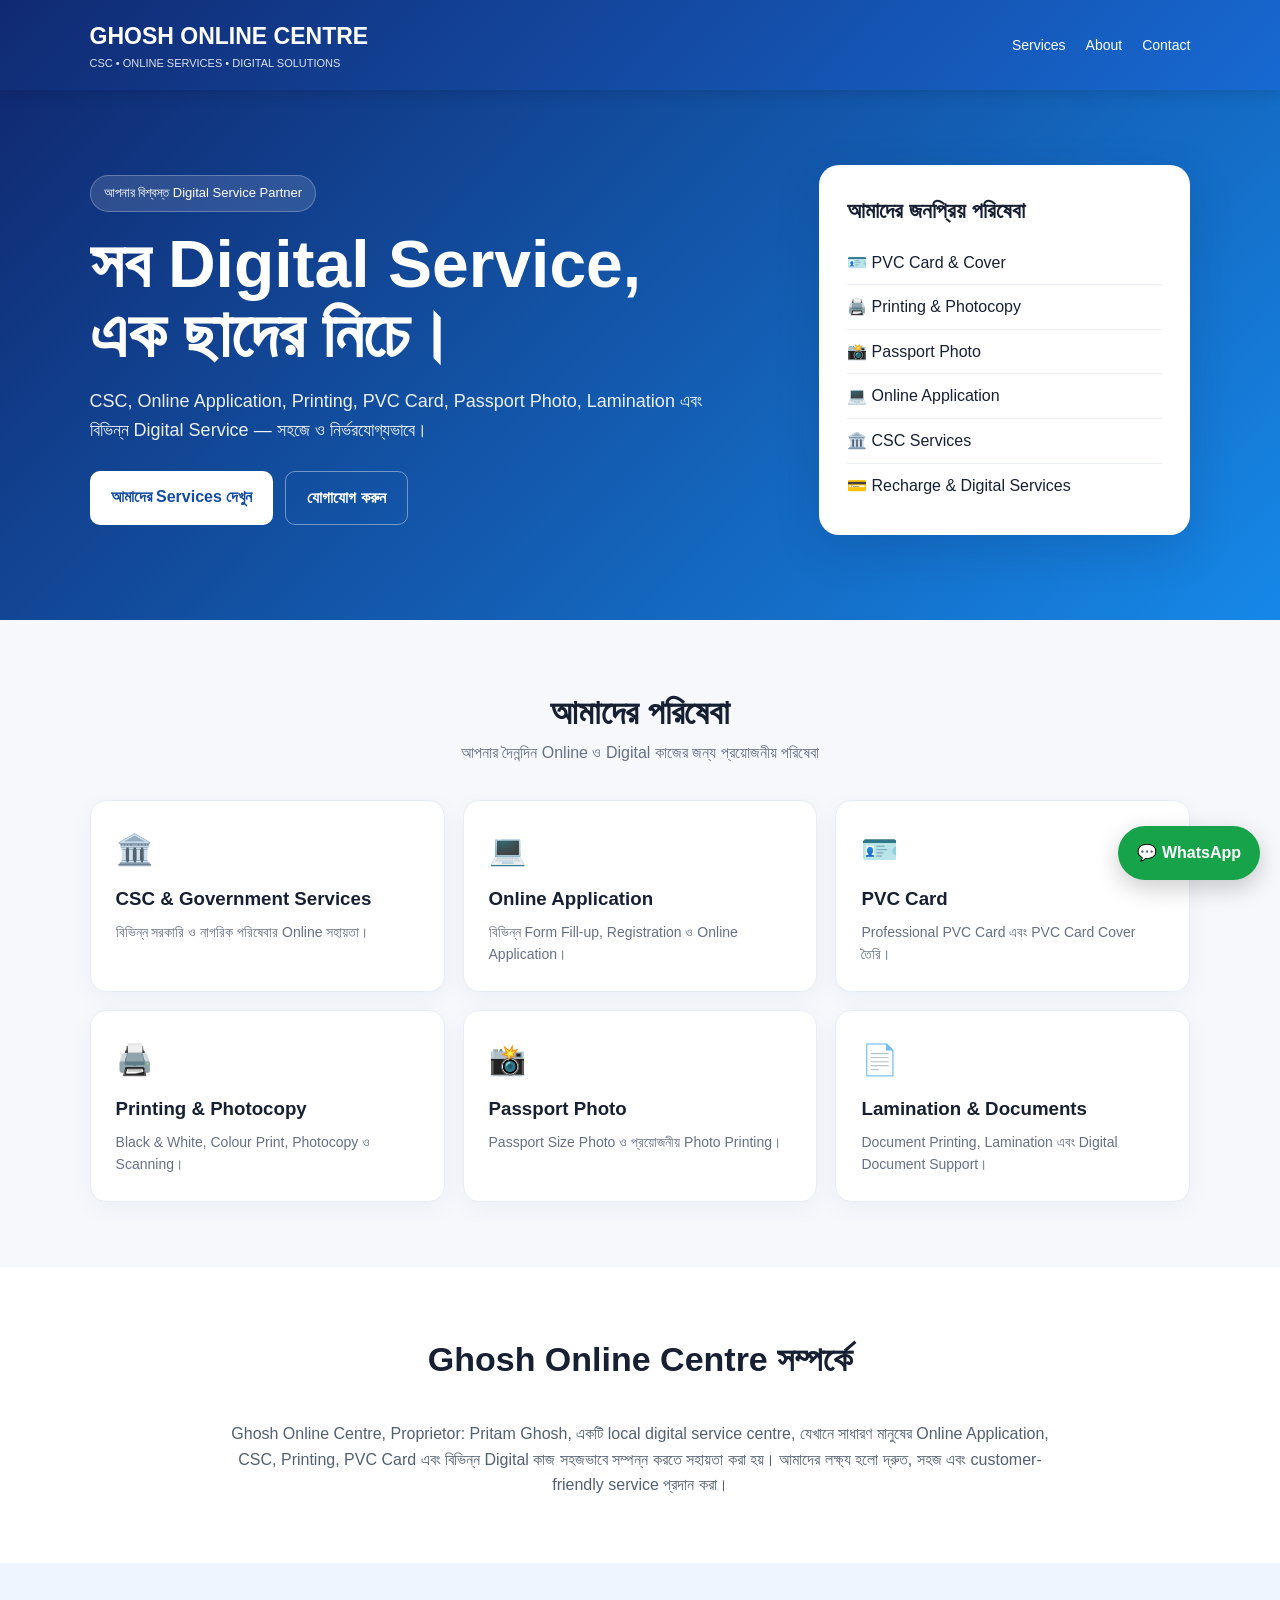
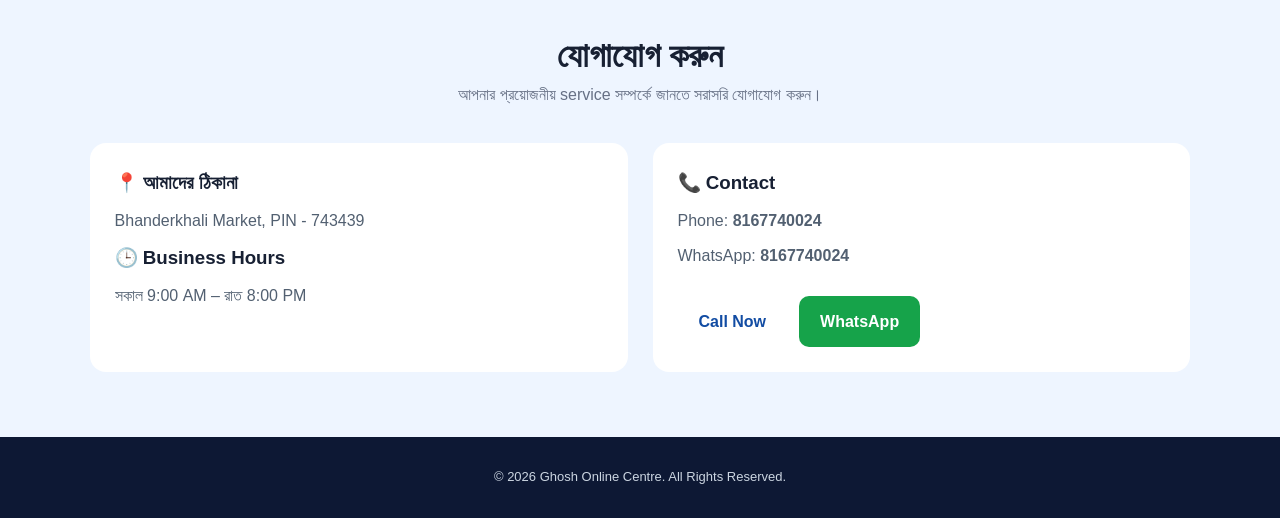
==== index.html @ f22a9153 "Add files via upload" ====
<!DOCTYPE html>
<html lang="bn">
<head>
<meta charset="UTF-8">
<meta name="viewport" content="width=device-width, initial-scale=1.0">
<title>Ghosh Online Centre | CSC & Digital Services</title>
<meta name="description" content="Ghosh Online Centre, Bhanderkhali Market - CSC, online applications, printing, PVC card, passport photo and digital services.">
<style>
*{box-sizing:border-box;margin:0;padding:0}
body{font-family:Arial,"Noto Sans Bengali",sans-serif;background:#f6f8fc;color:#172033;line-height:1.6}
header{background:linear-gradient(135deg,#102a72,#1769d2);color:white;padding:18px 7%;position:sticky;top:0;z-index:5;box-shadow:0 3px 15px #0002}
.nav{display:flex;align-items:center;justify-content:space-between;gap:20px}.brand{font-size:23px;font-weight:800}.brand small{display:block;font-size:11px;font-weight:500;opacity:.85}
nav a{color:white;text-decoration:none;margin-left:20px;font-size:14px}
.hero{background:linear-gradient(135deg,#102a72,#1688e8);color:white;padding:75px 7% 85px}
.hero-grid{max-width:1150px;margin:auto;display:grid;grid-template-columns:1.3fr .7fr;gap:40px;align-items:center}
.badge{display:inline-block;background:#ffffff20;border:1px solid #ffffff40;padding:7px 13px;border-radius:30px;font-size:13px;margin-bottom:18px}
h1{font-size:clamp(38px,6vw,66px);line-height:1.05;margin-bottom:18px}.hero p{font-size:18px;max-width:650px;opacity:.92}
.btns{display:flex;gap:12px;margin-top:27px;flex-wrap:wrap}.btn{display:inline-block;padding:13px 21px;border-radius:10px;text-decoration:none;font-weight:700}.primary{background:white;color:#124ca3}.secondary{border:1px solid #ffffff66;color:white}
.card{background:white;color:#172033;border-radius:20px;padding:28px;box-shadow:0 15px 45px #001a4425}.card h3{font-size:22px;margin-bottom:12px}.card li{list-style:none;padding:9px 0;border-bottom:1px solid #edf0f6}.card li:last-child{border:0}
section{padding:65px 7%}.wrap{max-width:1150px;margin:auto}.section-title{text-align:center;margin-bottom:35px}.section-title h2{font-size:34px}.section-title p{color:#667085}
.grid{display:grid;grid-template-columns:repeat(3,1fr);gap:18px}.service{background:white;padding:25px;border-radius:16px;border:1px solid #e8ecf4;box-shadow:0 7px 25px #102a720b}.icon{font-size:30px;margin-bottom:10px}.service h3{margin-bottom:7px}.service p{color:#667085;font-size:14px}
.about{background:white}.contact{background:#eef5ff}.contact-grid{display:grid;grid-template-columns:1fr 1fr;gap:25px}.contact-card{background:white;border-radius:16px;padding:25px}.contact-card p{margin:10px 0;color:#526071}
footer{background:#0d1834;color:#cbd5e1;text-align:center;padding:30px 7%;font-size:13px}
.float{position:fixed;right:20px;bottom:20px;background:#16a34a;color:white;padding:14px 19px;border-radius:50px;text-decoration:none;font-weight:800;box-shadow:0 8px 25px #0003;z-index:10}
@media(max-width:800px){nav{display:none}.hero-grid,.contact-grid{grid-template-columns:1fr}.grid{grid-template-columns:1fr 1fr}section{padding:50px 5%}.hero{padding:60px 5%}}
@media(max-width:520px){.grid{grid-template-columns:1fr}.brand{font-size:20px}h1{font-size:42px}}
</style>
</head>
<body>
<header>
<div class="nav">
<div class="brand">GHOSH ONLINE CENTRE<small>CSC • ONLINE SERVICES • DIGITAL SOLUTIONS</small></div>
<nav><a href="#services">Services</a><a href="#about">About</a><a href="#contact">Contact</a></nav>
</div>
</header>

<section class="hero">
<div class="hero-grid">
<div>
<span class="badge">আপনার বিশ্বস্ত Digital Service Partner</span>
<h1>সব Digital Service,<br>এক ছাদের নিচে।</h1>
<p>CSC, Online Application, Printing, PVC Card, Passport Photo, Lamination এবং বিভিন্ন Digital Service — সহজে ও নির্ভরযোগ্যভাবে।</p>
<div class="btns"><a class="btn primary" href="#services">আমাদের Services দেখুন</a><a class="btn secondary" href="#contact">যোগাযোগ করুন</a></div>
</div>
<div class="card">
<h3>আমাদের জনপ্রিয় পরিষেবা</h3>
<ul><li>🪪 PVC Card & Cover</li><li>🖨️ Printing & Photocopy</li><li>📸 Passport Photo</li><li>💻 Online Application</li><li>🏛️ CSC Services</li><li>💳 Recharge & Digital Services</li></ul>
</div>
</div>
</section>

<section id="services">
<div class="wrap">
<div class="section-title"><h2>আমাদের পরিষেবা</h2><p>আপনার দৈনন্দিন Online ও Digital কাজের জন্য প্রয়োজনীয় পরিষেবা</p></div>
<div class="grid">
<div class="service"><div class="icon">🏛️</div><h3>CSC & Government Services</h3><p>বিভিন্ন সরকারি ও নাগরিক পরিষেবার Online সহায়তা।</p></div>
<div class="service"><div class="icon">💻</div><h3>Online Application</h3><p>বিভিন্ন Form Fill-up, Registration ও Online Application।</p></div>
<div class="service"><div class="icon">🪪</div><h3>PVC Card</h3><p>Professional PVC Card এবং PVC Card Cover তৈরি।</p></div>
<div class="service"><div class="icon">🖨️</div><h3>Printing & Photocopy</h3><p>Black & White, Colour Print, Photocopy ও Scanning।</p></div>
<div class="service"><div class="icon">📸</div><h3>Passport Photo</h3><p>Passport Size Photo ও প্রয়োজনীয় Photo Printing।</p></div>
<div class="service"><div class="icon">📄</div><h3>Lamination & Documents</h3><p>Document Printing, Lamination এবং Digital Document Support।</p></div>
</div>
</div>
</section>

<section class="about" id="about">
<div class="wrap">
<div class="section-title"><h2>Ghosh Online Centre সম্পর্কে</h2></div>
<p style="max-width:850px;margin:auto;text-align:center;color:#526071">Ghosh Online Centre, Proprietor: Pritam Ghosh, একটি local digital service centre, যেখানে সাধারণ মানুষের Online Application, CSC, Printing, PVC Card এবং বিভিন্ন Digital কাজ সহজভাবে সম্পন্ন করতে সহায়তা করা হয়। আমাদের লক্ষ্য হলো দ্রুত, সহজ এবং customer-friendly service প্রদান করা।</p>
</div>
</section>

<section class="contact" id="contact">
<div class="wrap">
<div class="section-title"><h2>যোগাযোগ করুন</h2><p>আপনার প্রয়োজনীয় service সম্পর্কে জানতে সরাসরি যোগাযোগ করুন।</p></div>
<div class="contact-grid">
<div class="contact-card"><h3>📍 আমাদের ঠিকানা</h3><p>Bhanderkhali Market, PIN - 743439</p><h3>🕒 Business Hours</h3><p>সকাল 9:00 AM – রাত 8:00 PM</p></div>
<div class="contact-card"><h3>📞 Contact</h3><p>Phone: <strong>8167740024</strong></p><p>WhatsApp: <strong>8167740024</strong></p><div class="btns"><a class="btn primary" href="tel:+918167740024">Call Now</a><a class="btn" style="background:#16a34a;color:white" href="https://wa.me/918167740024">WhatsApp</a></div></div>
</div>
</div>
</section>

<footer>© 2026 Ghosh Online Centre. All Rights Reserved.</footer>
<a class="float" href="https://wa.me/918167740024">💬 WhatsApp</a>
</body>
</html>
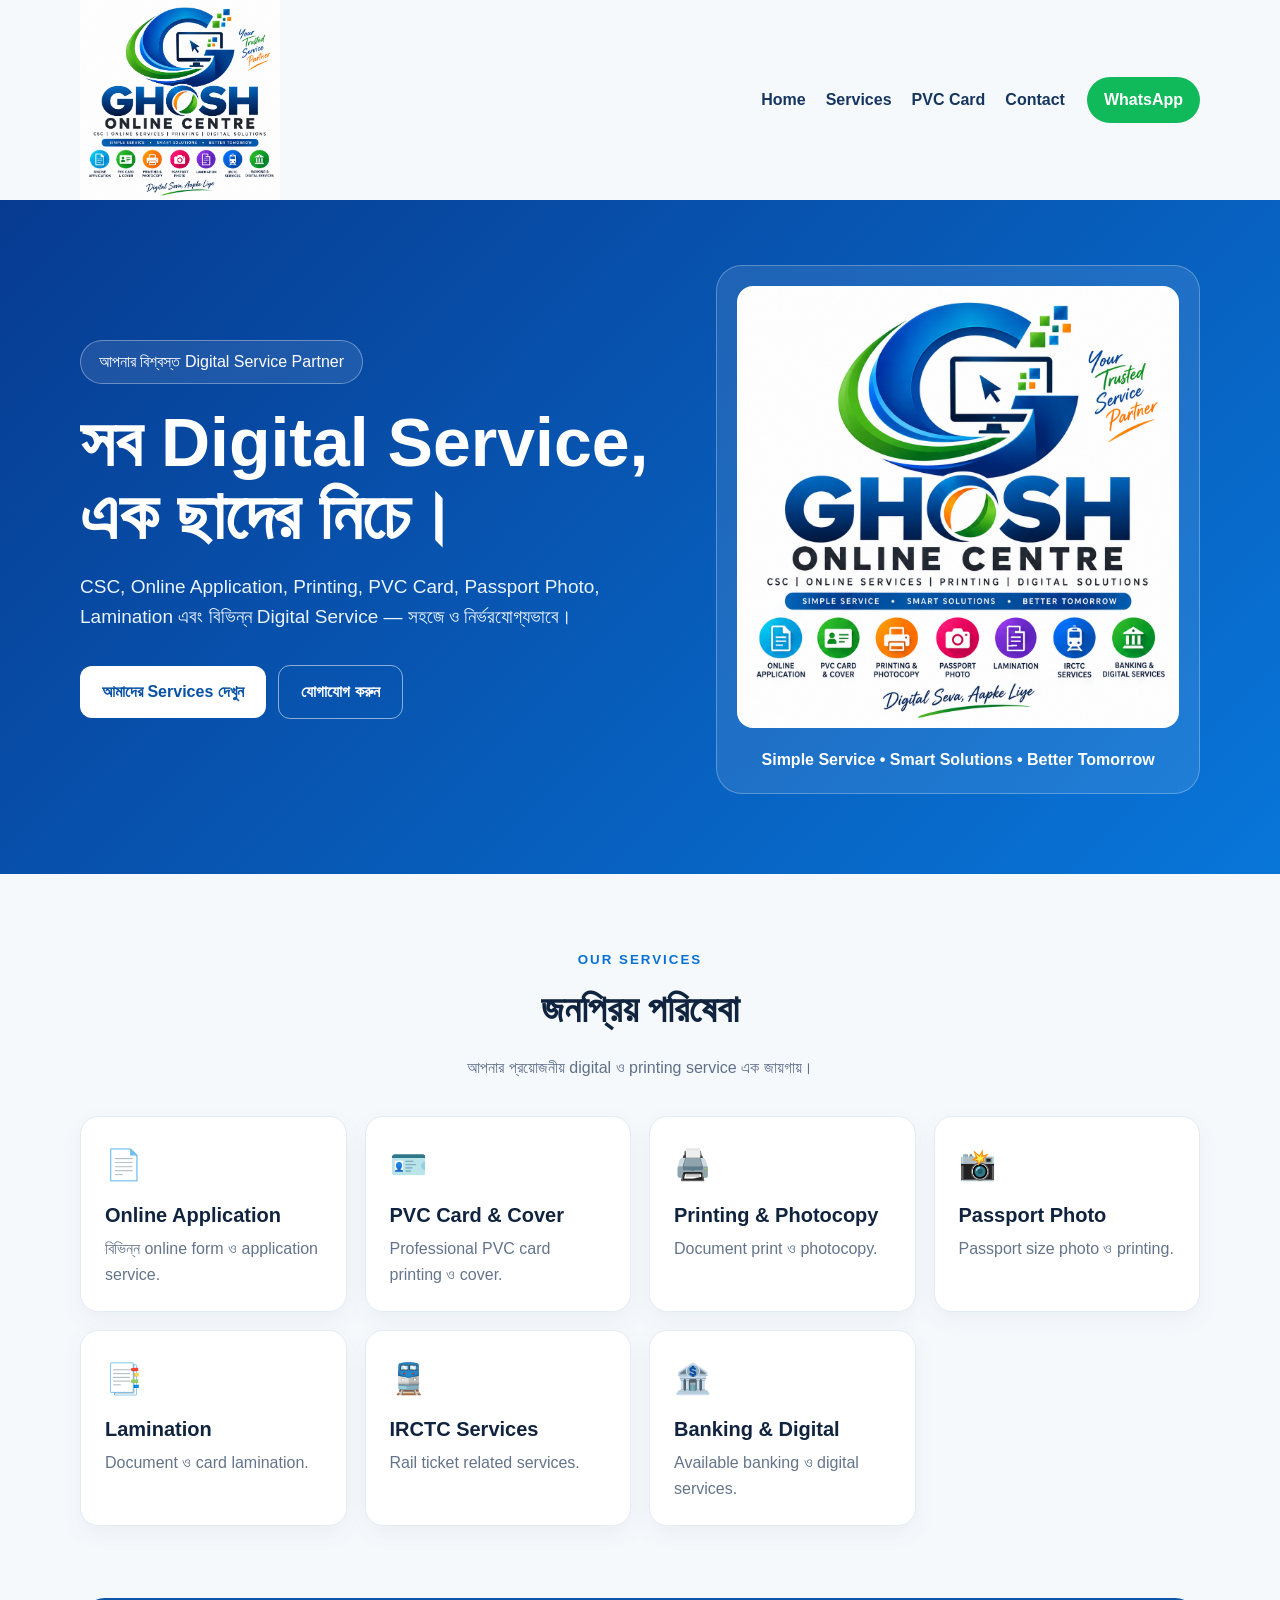
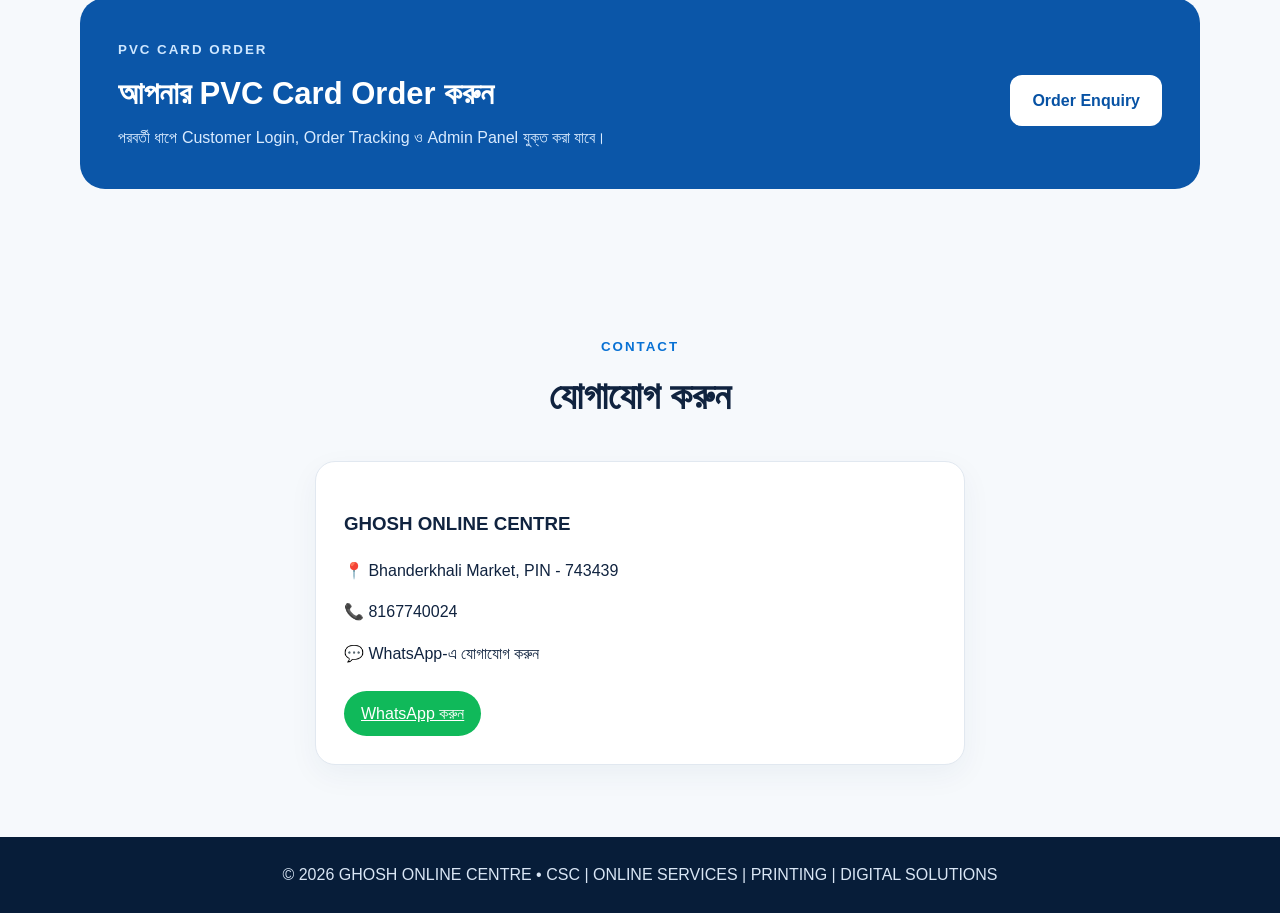
==== commit 53d58f01: "Add files via upload" ====
--- a/index.html
+++ b/index.html
@@ -1,86 +1,19 @@
-<!DOCTYPE html>
-<html lang="bn">
-<head>
-<meta charset="UTF-8">
-<meta name="viewport" content="width=device-width, initial-scale=1.0">
-<title>Ghosh Online Centre | CSC & Digital Services</title>
-<meta name="description" content="Ghosh Online Centre, Bhanderkhali Market - CSC, online applications, printing, PVC card, passport photo and digital services.">
-<style>
-*{box-sizing:border-box;margin:0;padding:0}
-body{font-family:Arial,"Noto Sans Bengali",sans-serif;background:#f6f8fc;color:#172033;line-height:1.6}
-header{background:linear-gradient(135deg,#102a72,#1769d2);color:white;padding:18px 7%;position:sticky;top:0;z-index:5;box-shadow:0 3px 15px #0002}
-.nav{display:flex;align-items:center;justify-content:space-between;gap:20px}.brand{font-size:23px;font-weight:800}.brand small{display:block;font-size:11px;font-weight:500;opacity:.85}
-nav a{color:white;text-decoration:none;margin-left:20px;font-size:14px}
-.hero{background:linear-gradient(135deg,#102a72,#1688e8);color:white;padding:75px 7% 85px}
-.hero-grid{max-width:1150px;margin:auto;display:grid;grid-template-columns:1.3fr .7fr;gap:40px;align-items:center}
-.badge{display:inline-block;background:#ffffff20;border:1px solid #ffffff40;padding:7px 13px;border-radius:30px;font-size:13px;margin-bottom:18px}
-h1{font-size:clamp(38px,6vw,66px);line-height:1.05;margin-bottom:18px}.hero p{font-size:18px;max-width:650px;opacity:.92}
-.btns{display:flex;gap:12px;margin-top:27px;flex-wrap:wrap}.btn{display:inline-block;padding:13px 21px;border-radius:10px;text-decoration:none;font-weight:700}.primary{background:white;color:#124ca3}.secondary{border:1px solid #ffffff66;color:white}
-.card{background:white;color:#172033;border-radius:20px;padding:28px;box-shadow:0 15px 45px #001a4425}.card h3{font-size:22px;margin-bottom:12px}.card li{list-style:none;padding:9px 0;border-bottom:1px solid #edf0f6}.card li:last-child{border:0}
-section{padding:65px 7%}.wrap{max-width:1150px;margin:auto}.section-title{text-align:center;margin-bottom:35px}.section-title h2{font-size:34px}.section-title p{color:#667085}
-.grid{display:grid;grid-template-columns:repeat(3,1fr);gap:18px}.service{background:white;padding:25px;border-radius:16px;border:1px solid #e8ecf4;box-shadow:0 7px 25px #102a720b}.icon{font-size:30px;margin-bottom:10px}.service h3{margin-bottom:7px}.service p{color:#667085;font-size:14px}
-.about{background:white}.contact{background:#eef5ff}.contact-grid{display:grid;grid-template-columns:1fr 1fr;gap:25px}.contact-card{background:white;border-radius:16px;padding:25px}.contact-card p{margin:10px 0;color:#526071}
-footer{background:#0d1834;color:#cbd5e1;text-align:center;padding:30px 7%;font-size:13px}
-.float{position:fixed;right:20px;bottom:20px;background:#16a34a;color:white;padding:14px 19px;border-radius:50px;text-decoration:none;font-weight:800;box-shadow:0 8px 25px #0003;z-index:10}
-@media(max-width:800px){nav{display:none}.hero-grid,.contact-grid{grid-template-columns:1fr}.grid{grid-template-columns:1fr 1fr}section{padding:50px 5%}.hero{padding:60px 5%}}
-@media(max-width:520px){.grid{grid-template-columns:1fr}.brand{font-size:20px}h1{font-size:42px}}
-</style>
-</head>
+<!doctype html>
+<html lang="bn"><head><meta charset="utf-8"><meta name="viewport" content="width=device-width,initial-scale=1">
+<title>GHOSH ONLINE CENTRE | CSC & Digital Services</title><link rel="stylesheet" href="styles.css"></head>
 <body>
-<header>
-<div class="nav">
-<div class="brand">GHOSH ONLINE CENTRE<small>CSC • ONLINE SERVICES • DIGITAL SOLUTIONS</small></div>
-<nav><a href="#services">Services</a><a href="#about">About</a><a href="#contact">Contact</a></nav>
-</div>
-</header>
-
-<section class="hero">
-<div class="hero-grid">
-<div>
-<span class="badge">আপনার বিশ্বস্ত Digital Service Partner</span>
-<h1>সব Digital Service,<br>এক ছাদের নিচে।</h1>
-<p>CSC, Online Application, Printing, PVC Card, Passport Photo, Lamination এবং বিভিন্ন Digital Service — সহজে ও নির্ভরযোগ্যভাবে।</p>
-<div class="btns"><a class="btn primary" href="#services">আমাদের Services দেখুন</a><a class="btn secondary" href="#contact">যোগাযোগ করুন</a></div>
-</div>
-<div class="card">
-<h3>আমাদের জনপ্রিয় পরিষেবা</h3>
-<ul><li>🪪 PVC Card & Cover</li><li>🖨️ Printing & Photocopy</li><li>📸 Passport Photo</li><li>💻 Online Application</li><li>🏛️ CSC Services</li><li>💳 Recharge & Digital Services</li></ul>
-</div>
-</div>
-</section>
-
-<section id="services">
-<div class="wrap">
-<div class="section-title"><h2>আমাদের পরিষেবা</h2><p>আপনার দৈনন্দিন Online ও Digital কাজের জন্য প্রয়োজনীয় পরিষেবা</p></div>
-<div class="grid">
-<div class="service"><div class="icon">🏛️</div><h3>CSC & Government Services</h3><p>বিভিন্ন সরকারি ও নাগরিক পরিষেবার Online সহায়তা।</p></div>
-<div class="service"><div class="icon">💻</div><h3>Online Application</h3><p>বিভিন্ন Form Fill-up, Registration ও Online Application।</p></div>
-<div class="service"><div class="icon">🪪</div><h3>PVC Card</h3><p>Professional PVC Card এবং PVC Card Cover তৈরি।</p></div>
-<div class="service"><div class="icon">🖨️</div><h3>Printing & Photocopy</h3><p>Black & White, Colour Print, Photocopy ও Scanning।</p></div>
-<div class="service"><div class="icon">📸</div><h3>Passport Photo</h3><p>Passport Size Photo ও প্রয়োজনীয় Photo Printing।</p></div>
-<div class="service"><div class="icon">📄</div><h3>Lamination & Documents</h3><p>Document Printing, Lamination এবং Digital Document Support।</p></div>
-</div>
-</div>
-</section>
-
-<section class="about" id="about">
-<div class="wrap">
-<div class="section-title"><h2>Ghosh Online Centre সম্পর্কে</h2></div>
-<p style="max-width:850px;margin:auto;text-align:center;color:#526071">Ghosh Online Centre, Proprietor: Pritam Ghosh, একটি local digital service centre, যেখানে সাধারণ মানুষের Online Application, CSC, Printing, PVC Card এবং বিভিন্ন Digital কাজ সহজভাবে সম্পন্ন করতে সহায়তা করা হয়। আমাদের লক্ষ্য হলো দ্রুত, সহজ এবং customer-friendly service প্রদান করা।</p>
-</div>
-</section>
-
-<section class="contact" id="contact">
-<div class="wrap">
-<div class="section-title"><h2>যোগাযোগ করুন</h2><p>আপনার প্রয়োজনীয় service সম্পর্কে জানতে সরাসরি যোগাযোগ করুন।</p></div>
-<div class="contact-grid">
-<div class="contact-card"><h3>📍 আমাদের ঠিকানা</h3><p>Bhanderkhali Market, PIN - 743439</p><h3>🕒 Business Hours</h3><p>সকাল 9:00 AM – রাত 8:00 PM</p></div>
-<div class="contact-card"><h3>📞 Contact</h3><p>Phone: <strong>8167740024</strong></p><p>WhatsApp: <strong>8167740024</strong></p><div class="btns"><a class="btn primary" href="tel:+918167740024">Call Now</a><a class="btn" style="background:#16a34a;color:white" href="https://wa.me/918167740024">WhatsApp</a></div></div>
-</div>
-</div>
-</section>
-
-<footer>© 2026 Ghosh Online Centre. All Rights Reserved.</footer>
-<a class="float" href="https://wa.me/918167740024">💬 WhatsApp</a>
-</body>
-</html>+<header><div class="nav"><img src="logo.png" alt="GHOSH ONLINE CENTRE"><nav><a href="#home">Home</a><a href="#services">Services</a><a href="#pvc">PVC Card</a><a href="#contact">Contact</a></nav><a class="wa" href="#contact">WhatsApp</a></div></header>
+<section id="home" class="hero"><div class="hero-in"><div><span class="pill">আপনার বিশ্বস্ত Digital Service Partner</span><h1>সব Digital Service,<br>এক ছাদের নিচে।</h1><p>CSC, Online Application, Printing, PVC Card, Passport Photo, Lamination এবং বিভিন্ন Digital Service — সহজে ও নির্ভরযোগ্যভাবে।</p><a class="btn" href="#services">আমাদের Services দেখুন</a> <a class="btn ghost" href="#contact">যোগাযোগ করুন</a></div><div class="logo-card"><img src="logo.png" alt="Logo"><b>Simple Service • Smart Solutions • Better Tomorrow</b></div></div></section>
+<section id="services" class="section"><div class="wrap"><div class="head"><small>OUR SERVICES</small><h2>জনপ্রিয় পরিষেবা</h2><p>আপনার প্রয়োজনীয় digital ও printing service এক জায়গায়।</p></div><div class="cards">
+<article>📄<h3>Online Application</h3><p>বিভিন্ন online form ও application service.</p></article>
+<article id="pvc">🪪<h3>PVC Card & Cover</h3><p>Professional PVC card printing ও cover.</p></article>
+<article>🖨️<h3>Printing & Photocopy</h3><p>Document print ও photocopy.</p></article>
+<article>📸<h3>Passport Photo</h3><p>Passport size photo ও printing.</p></article>
+<article>📑<h3>Lamination</h3><p>Document ও card lamination.</p></article>
+<article>🚆<h3>IRCTC Services</h3><p>Rail ticket related services.</p></article>
+<article>🏦<h3>Banking & Digital</h3><p>Available banking ও digital services.</p></article>
+</div></div></section>
+<section class="order"><div class="wrap orderbox"><div><small>PVC CARD ORDER</small><h2>আপনার PVC Card Order করুন</h2><p>পরবর্তী ধাপে Customer Login, Order Tracking ও Admin Panel যুক্ত করা যাবে।</p></div><a class="btn" href="#contact">Order Enquiry</a></div></section>
+<section id="contact" class="section contact"><div class="wrap"><div class="head"><small>CONTACT</small><h2>যোগাযোগ করুন</h2></div><div class="contactbox"><h3>GHOSH ONLINE CENTRE</h3><p>📍 Bhanderkhali Market, PIN - 743439</p><p>📞 8167740024</p><p>💬 WhatsApp-এ যোগাযোগ করুন</p><a class="wa big" href="https://wa.me/918167740024">WhatsApp করুন</a></div></div></section>
+<footer>© 2026 GHOSH ONLINE CENTRE • CSC | ONLINE SERVICES | PRINTING | DIGITAL SOLUTIONS</footer>
+</body></html>
--- a/styles.css
+++ b/styles.css
@@ -0,0 +1 @@
+*{box-sizing:border-box}html{scroll-behavior:smooth}body{margin:0;font-family:Arial,"Noto Sans Bengali",sans-serif;color:#10233f;background:#f6f9fc;line-height:1.6}.wrap,.nav,.hero-in{width:min(1120px,92%);margin:auto}.nav{min-height:76px;display:flex;align-items:center;gap:22px}.nav>img{width:200px}.nav nav{margin-left:auto;display:flex;gap:20px}.nav a{text-decoration:none;color:#17365f;font-weight:700}.wa{background:#10b95a;color:#fff!important;padding:10px 17px;border-radius:999px}.hero{background:linear-gradient(135deg,#073b91,#0876d9);color:#fff;padding:65px 0 80px}.hero-in{display:grid;grid-template-columns:1.1fr .9fr;gap:45px;align-items:center}.pill{display:inline-block;border:1px solid #ffffff55;background:#ffffff18;padding:8px 18px;border-radius:999px}.hero h1{font-size:clamp(42px,6vw,68px);line-height:1.08;margin:22px 0 18px}.hero p{font-size:19px;color:#eaf4ff;max-width:680px}.btn{display:inline-block;background:#fff;color:#0752a4;padding:13px 22px;border-radius:12px;text-decoration:none;font-weight:800;margin-top:14px}.ghost{background:transparent;border:1px solid #ffffff88;color:#fff;margin-left:8px}.logo-card{background:#ffffff18;border:1px solid #ffffff44;border-radius:26px;padding:20px;text-align:center}.logo-card img{width:100%;border-radius:16px}.logo-card b{display:block;margin-top:12px}.section{padding:72px 0}.head{text-align:center;margin-bottom:35px}.head small,.orderbox small{letter-spacing:2px;font-weight:800;color:#0871d4}.head h2{font-size:38px;margin:7px 0}.head p{color:#607089}.cards{display:grid;grid-template-columns:repeat(4,1fr);gap:18px}.cards article{background:#fff;border:1px solid #e4ebf3;border-radius:18px;padding:24px;font-size:30px;box-shadow:0 8px 25px #0f365e0d}.cards h3{font-size:20px;margin:10px 0 5px}.cards p{font-size:16px;color:#64748b;margin:0}.order{padding-bottom:72px}.orderbox{background:#0b56a8;color:#fff;border-radius:25px;padding:38px;display:flex;justify-content:space-between;align-items:center;gap:25px}.orderbox small{color:#cfe7ff}.orderbox h2{font-size:31px;margin:7px 0}.orderbox p{margin:0;color:#d9ebff}.contactbox{background:#fff;border:1px solid #e1e8f0;border-radius:20px;padding:28px;max-width:650px;margin:auto;box-shadow:0 10px 30px #0f365e0d}.big{display:inline-block;margin-top:8px}footer{background:#071d39;color:#d9e6f5;text-align:center;padding:25px}@media(max-width:850px){.nav{flex-wrap:wrap;padding:10px 0}.nav nav{order:3;width:100%;justify-content:center;overflow:auto}.hero-in{grid-template-columns:1fr}.cards{grid-template-columns:repeat(2,1fr)}.orderbox{flex-direction:column;align-items:flex-start}}@media(max-width:520px){.cards{grid-template-columns:1fr}.nav>img{width:175px}.hero h1{font-size:43px}.ghost{margin-left:0}}
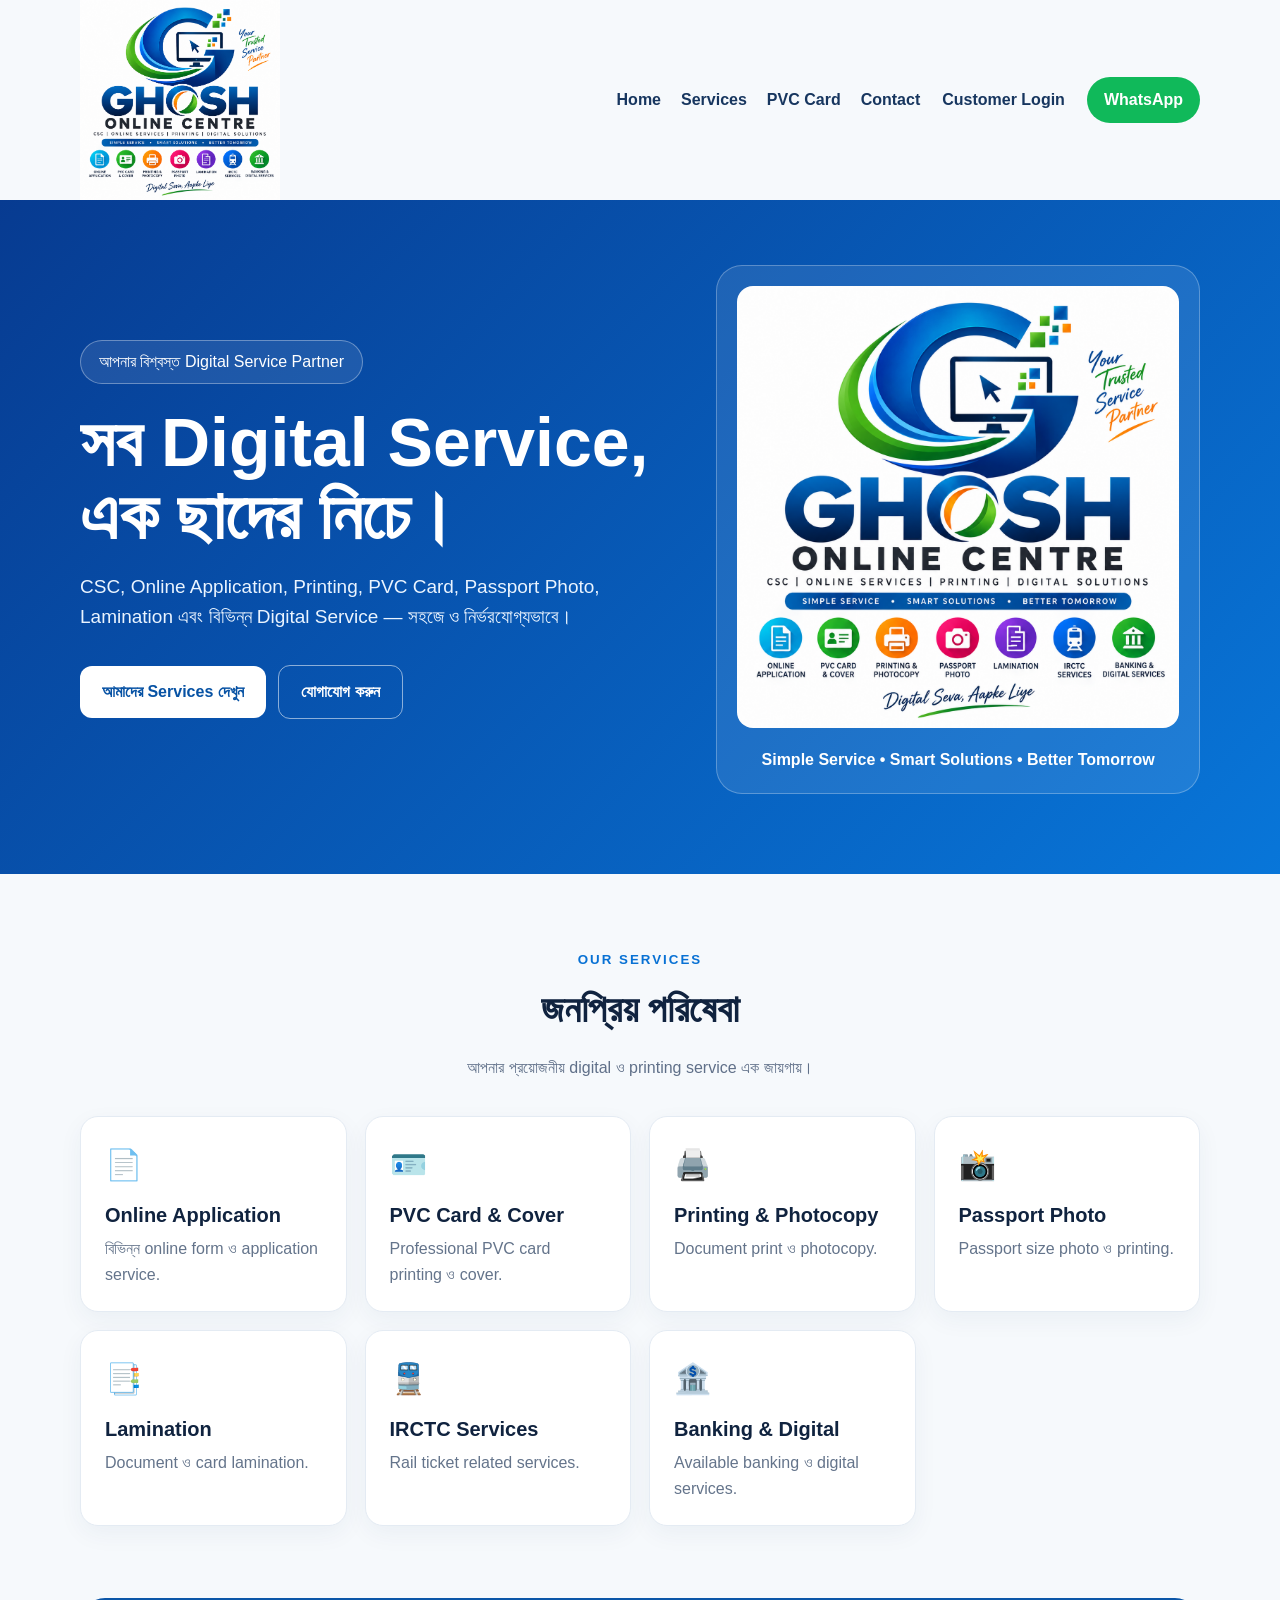
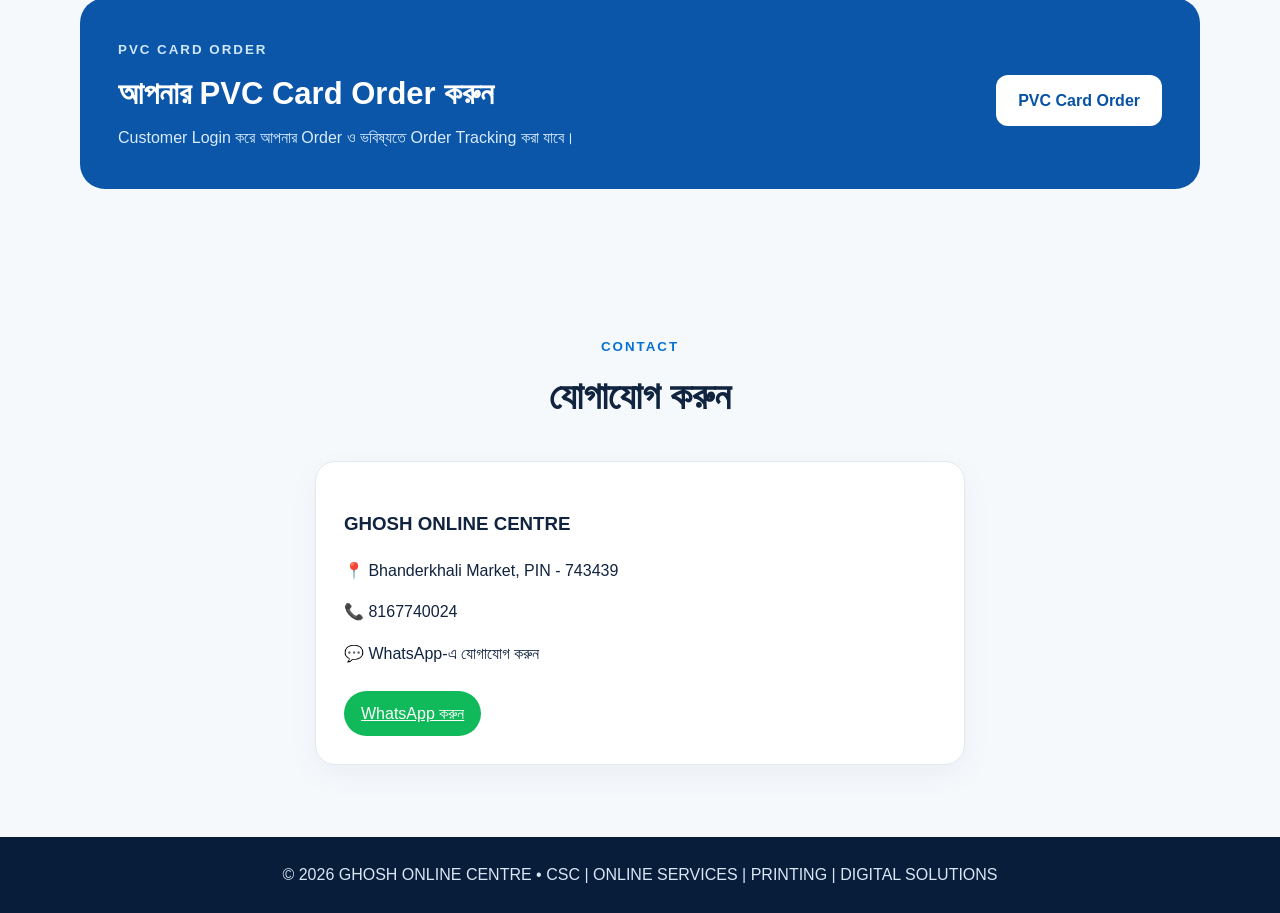
==== commit bad10b7d: "Update index.html" ====
--- a/index.html
+++ b/index.html
@@ -1,19 +1,238 @@
 <!doctype html>
-<html lang="bn"><head><meta charset="utf-8"><meta name="viewport" content="width=device-width,initial-scale=1">
-<title>GHOSH ONLINE CENTRE | CSC & Digital Services</title><link rel="stylesheet" href="styles.css"></head>
+<html lang="bn">
+
+<head>
+<meta charset="utf-8">
+<meta name="viewport" content="width=device-width,initial-scale=1">
+
+<title>GHOSH ONLINE CENTRE | CSC & Digital Services</title>
+
+<link rel="stylesheet" href="styles.css">
+</head>
+
 <body>
-<header><div class="nav"><img src="logo.png" alt="GHOSH ONLINE CENTRE"><nav><a href="#home">Home</a><a href="#services">Services</a><a href="#pvc">PVC Card</a><a href="#contact">Contact</a></nav><a class="wa" href="#contact">WhatsApp</a></div></header>
-<section id="home" class="hero"><div class="hero-in"><div><span class="pill">আপনার বিশ্বস্ত Digital Service Partner</span><h1>সব Digital Service,<br>এক ছাদের নিচে।</h1><p>CSC, Online Application, Printing, PVC Card, Passport Photo, Lamination এবং বিভিন্ন Digital Service — সহজে ও নির্ভরযোগ্যভাবে।</p><a class="btn" href="#services">আমাদের Services দেখুন</a> <a class="btn ghost" href="#contact">যোগাযোগ করুন</a></div><div class="logo-card"><img src="logo.png" alt="Logo"><b>Simple Service • Smart Solutions • Better Tomorrow</b></div></div></section>
-<section id="services" class="section"><div class="wrap"><div class="head"><small>OUR SERVICES</small><h2>জনপ্রিয় পরিষেবা</h2><p>আপনার প্রয়োজনীয় digital ও printing service এক জায়গায়।</p></div><div class="cards">
-<article>📄<h3>Online Application</h3><p>বিভিন্ন online form ও application service.</p></article>
-<article id="pvc">🪪<h3>PVC Card & Cover</h3><p>Professional PVC card printing ও cover.</p></article>
-<article>🖨️<h3>Printing & Photocopy</h3><p>Document print ও photocopy.</p></article>
-<article>📸<h3>Passport Photo</h3><p>Passport size photo ও printing.</p></article>
-<article>📑<h3>Lamination</h3><p>Document ও card lamination.</p></article>
-<article>🚆<h3>IRCTC Services</h3><p>Rail ticket related services.</p></article>
-<article>🏦<h3>Banking & Digital</h3><p>Available banking ও digital services.</p></article>
-</div></div></section>
-<section class="order"><div class="wrap orderbox"><div><small>PVC CARD ORDER</small><h2>আপনার PVC Card Order করুন</h2><p>পরবর্তী ধাপে Customer Login, Order Tracking ও Admin Panel যুক্ত করা যাবে।</p></div><a class="btn" href="#contact">Order Enquiry</a></div></section>
-<section id="contact" class="section contact"><div class="wrap"><div class="head"><small>CONTACT</small><h2>যোগাযোগ করুন</h2></div><div class="contactbox"><h3>GHOSH ONLINE CENTRE</h3><p>📍 Bhanderkhali Market, PIN - 743439</p><p>📞 8167740024</p><p>💬 WhatsApp-এ যোগাযোগ করুন</p><a class="wa big" href="https://wa.me/918167740024">WhatsApp করুন</a></div></div></section>
-<footer>© 2026 GHOSH ONLINE CENTRE • CSC | ONLINE SERVICES | PRINTING | DIGITAL SOLUTIONS</footer>
-</body></html>+
+<header>
+
+<div class="nav">
+
+<img src="logo.png" alt="GHOSH ONLINE CENTRE">
+
+<nav>
+<a href="#home">Home</a>
+<a href="#services">Services</a>
+<a href="#pvc">PVC Card</a>
+<a href="#contact">Contact</a>
+</nav>
+
+<a class="login" href="login.html">
+Customer Login
+</a>
+
+<a class="wa" href="#contact">
+WhatsApp
+</a>
+
+</div>
+
+</header>
+
+
+<section id="home" class="hero">
+
+<div class="hero-in">
+
+<div>
+
+<span class="pill">
+আপনার বিশ্বস্ত Digital Service Partner
+</span>
+
+<h1>
+সব Digital Service,<br>
+এক ছাদের নিচে।
+</h1>
+
+<p>
+CSC, Online Application, Printing, PVC Card,
+Passport Photo, Lamination এবং বিভিন্ন Digital Service —
+সহজে ও নির্ভরযোগ্যভাবে।
+</p>
+
+<a class="btn" href="#services">
+আমাদের Services দেখুন
+</a>
+
+<a class="btn ghost" href="#contact">
+যোগাযোগ করুন
+</a>
+
+</div>
+
+
+<div class="logo-card">
+
+<img src="logo.png" alt="Logo">
+
+<b>
+Simple Service • Smart Solutions • Better Tomorrow
+</b>
+
+</div>
+
+</div>
+
+</section>
+
+
+<section id="services" class="section">
+
+<div class="wrap">
+
+<div class="head">
+
+<small>OUR SERVICES</small>
+
+<h2>জনপ্রিয় পরিষেবা</h2>
+
+<p>
+আপনার প্রয়োজনীয় digital ও printing service এক জায়গায়।
+</p>
+
+</div>
+
+
+<div class="cards">
+
+<article>
+📄
+<h3>Online Application</h3>
+<p>বিভিন্ন online form ও application service.</p>
+</article>
+
+
+<article id="pvc">
+🪪
+<h3>PVC Card & Cover</h3>
+<p>Professional PVC card printing ও cover.</p>
+</article>
+
+
+<article>
+🖨️
+<h3>Printing & Photocopy</h3>
+<p>Document print ও photocopy.</p>
+</article>
+
+
+<article>
+📸
+<h3>Passport Photo</h3>
+<p>Passport size photo ও printing.</p>
+</article>
+
+
+<article>
+📑
+<h3>Lamination</h3>
+<p>Document ও card lamination.</p>
+</article>
+
+
+<article>
+🚆
+<h3>IRCTC Services</h3>
+<p>Rail ticket related services.</p>
+</article>
+
+
+<article>
+🏦
+<h3>Banking & Digital</h3>
+<p>Available banking ও digital services.</p>
+</article>
+
+</div>
+
+</div>
+
+</section>
+
+
+<section class="order">
+
+<div class="wrap orderbox">
+
+<div>
+
+<small>PVC CARD ORDER</small>
+
+<h2>
+আপনার PVC Card Order করুন
+</h2>
+
+<p>
+Customer Login করে আপনার Order ও ভবিষ্যতে Order Tracking করা যাবে।
+</p>
+
+</div>
+
+<a class="btn" href="login.html">
+PVC Card Order
+</a>
+
+</div>
+
+</section>
+
+
+<section id="contact" class="section contact">
+
+<div class="wrap">
+
+<div class="head">
+
+<small>CONTACT</small>
+
+<h2>যোগাযোগ করুন</h2>
+
+</div>
+
+
+<div class="contactbox">
+
+<h3>GHOSH ONLINE CENTRE</h3>
+
+<p>
+📍 Bhanderkhali Market, PIN - 743439
+</p>
+
+<p>
+📞 8167740024
+</p>
+
+<p>
+💬 WhatsApp-এ যোগাযোগ করুন
+</p>
+
+<a class="wa big" href="https://wa.me/918167740024">
+WhatsApp করুন
+</a>
+
+</div>
+
+</div>
+
+</section>
+
+
+<footer>
+
+© 2026 GHOSH ONLINE CENTRE • CSC | ONLINE SERVICES | PRINTING | DIGITAL SOLUTIONS
+
+</footer>
+
+
+</body>
+
+</html>
--- a/styles.css
+++ b/styles.css
@@ -1 +1,175 @@
-*{box-sizing:border-box}html{scroll-behavior:smooth}body{margin:0;font-family:Arial,"Noto Sans Bengali",sans-serif;color:#10233f;background:#f6f9fc;line-height:1.6}.wrap,.nav,.hero-in{width:min(1120px,92%);margin:auto}.nav{min-height:76px;display:flex;align-items:center;gap:22px}.nav>img{width:200px}.nav nav{margin-left:auto;display:flex;gap:20px}.nav a{text-decoration:none;color:#17365f;font-weight:700}.wa{background:#10b95a;color:#fff!important;padding:10px 17px;border-radius:999px}.hero{background:linear-gradient(135deg,#073b91,#0876d9);color:#fff;padding:65px 0 80px}.hero-in{display:grid;grid-template-columns:1.1fr .9fr;gap:45px;align-items:center}.pill{display:inline-block;border:1px solid #ffffff55;background:#ffffff18;padding:8px 18px;border-radius:999px}.hero h1{font-size:clamp(42px,6vw,68px);line-height:1.08;margin:22px 0 18px}.hero p{font-size:19px;color:#eaf4ff;max-width:680px}.btn{display:inline-block;background:#fff;color:#0752a4;padding:13px 22px;border-radius:12px;text-decoration:none;font-weight:800;margin-top:14px}.ghost{background:transparent;border:1px solid #ffffff88;color:#fff;margin-left:8px}.logo-card{background:#ffffff18;border:1px solid #ffffff44;border-radius:26px;padding:20px;text-align:center}.logo-card img{width:100%;border-radius:16px}.logo-card b{display:block;margin-top:12px}.section{padding:72px 0}.head{text-align:center;margin-bottom:35px}.head small,.orderbox small{letter-spacing:2px;font-weight:800;color:#0871d4}.head h2{font-size:38px;margin:7px 0}.head p{color:#607089}.cards{display:grid;grid-template-columns:repeat(4,1fr);gap:18px}.cards article{background:#fff;border:1px solid #e4ebf3;border-radius:18px;padding:24px;font-size:30px;box-shadow:0 8px 25px #0f365e0d}.cards h3{font-size:20px;margin:10px 0 5px}.cards p{font-size:16px;color:#64748b;margin:0}.order{padding-bottom:72px}.orderbox{background:#0b56a8;color:#fff;border-radius:25px;padding:38px;display:flex;justify-content:space-between;align-items:center;gap:25px}.orderbox small{color:#cfe7ff}.orderbox h2{font-size:31px;margin:7px 0}.orderbox p{margin:0;color:#d9ebff}.contactbox{background:#fff;border:1px solid #e1e8f0;border-radius:20px;padding:28px;max-width:650px;margin:auto;box-shadow:0 10px 30px #0f365e0d}.big{display:inline-block;margin-top:8px}footer{background:#071d39;color:#d9e6f5;text-align:center;padding:25px}@media(max-width:850px){.nav{flex-wrap:wrap;padding:10px 0}.nav nav{order:3;width:100%;justify-content:center;overflow:auto}.hero-in{grid-template-columns:1fr}.cards{grid-template-columns:repeat(2,1fr)}.orderbox{flex-direction:column;align-items:flex-start}}@media(max-width:520px){.cards{grid-template-columns:1fr}.nav>img{width:175px}.hero h1{font-size:43px}.ghost{margin-left:0}}+*{box-sizing:border-box}html{scroll-behavior:smooth}body{margin:0;font-family:Arial,"Noto Sans Bengali",sans-serif;color:#10233f;background:#f6f9fc;line-height:1.6}.wrap,.nav,.hero-in{width:min(1120px,92%);margin:auto}.nav{min-height:76px;display:flex;align-items:center;gap:22px}.nav>img{width:200px}.nav nav{margin-left:auto;display:flex;gap:20px}.nav a{text-decoration:none;color:#17365f;font-weight:700}.wa{background:#10b95a;color:#fff!important;padding:10px 17px;border-radius:999px}.hero{background:linear-gradient(135deg,#073b91,#0876d9);color:#fff;padding:65px 0 80px}.hero-in{display:grid;grid-template-columns:1.1fr .9fr;gap:45px;align-items:center}.pill{display:inline-block;border:1px solid #ffffff55;background:#ffffff18;padding:8px 18px;border-radius:999px}.hero h1{font-size:clamp(42px,6vw,68px);line-height:1.08;margin:22px 0 18px}.hero p{font-size:19px;color:#eaf4ff;max-width:680px}.btn{display:inline-block;background:#fff;color:#0752a4;padding:13px 22px;border-radius:12px;text-decoration:none;font-weight:800;margin-top:14px}.ghost{background:transparent;border:1px solid #ffffff88;color:#fff;margin-left:8px}.logo-card{background:#ffffff18;border:1px solid #ffffff44;border-radius:26px;padding:20px;text-align:center}.logo-card img{width:100%;border-radius:16px}.logo-card b{display:block;margin-top:12px}.section{padding:72px 0}.head{text-align:center;margin-bottom:35px}.head small,.orderbox small{letter-spacing:2px;font-weight:800;color:#0871d4}.head h2{font-size:38px;margin:7px 0}.head p{color:#607089}.cards{display:grid;grid-template-columns:repeat(4,1fr);gap:18px}.cards article{background:#fff;border:1px solid #e4ebf3;border-radius:18px;padding:24px;font-size:30px;box-shadow:0 8px 25px #0f365e0d}.cards h3{font-size:20px;margin:10px 0 5px}.cards p{font-size:16px;color:#64748b;margin:0}.order{padding-bottom:72px}.orderbox{background:#0b56a8;color:#fff;border-radius:25px;padding:38px;display:flex;justify-content:space-between;align-items:center;gap:25px}.orderbox small{color:#cfe7ff}.orderbox h2{font-size:31px;margin:7px 0}.orderbox p{margin:0;color:#d9ebff}.contactbox{background:#fff;border:1px solid #e1e8f0;border-radius:20px;padding:28px;max-width:650px;margin:auto;box-shadow:0 10px 30px #0f365e0d}.big{display:inline-block;margin-top:8px}footer{background:#071d39;color:#d9e6f5;text-align:center;padding:25px}@media(max-width:850px){.nav{flex-wrap:wrap;padding:10px 0}.nav nav{order:3;width:100%;justify-content:center;overflow:auto}.hero-in{grid-template-columns:1fr}.cards{grid-template-columns:repeat(2,1fr)}.orderbox{flex-direction:column;align-items:flex-start}}@media(max-width:520px){.cards{grid-template-columns:1fr}.nav>img{width:175px}.hero h1{font-size:43px}.ghost{margin-left:0}}/* ===== CUSTOMER LOGIN / REGISTER ===== */
+
+.auth-page{
+  min-height:100vh;
+  display:flex;
+  align-items:center;
+  justify-content:center;
+  padding:25px;
+  background:linear-gradient(135deg,#073b91,#0876d9);
+}
+
+.auth-card{
+  width:min(430px,100%);
+  background:#fff;
+  padding:35px;
+  border-radius:22px;
+  box-shadow:0 15px 45px #001b4433;
+}
+
+.auth-card h1{
+  margin:0 0 8px;
+  color:#073b91;
+  text-align:center;
+}
+
+.auth-card>p{
+  text-align:center;
+  color:#64748b;
+}
+
+.auth-card form{
+  margin-top:25px;
+}
+
+.auth-card label{
+  display:block;
+  margin:15px 0 6px;
+  font-weight:700;
+  color:#17365f;
+}
+
+.auth-card input{
+  width:100%;
+  padding:13px 14px;
+  border:1px solid #d6e0eb;
+  border-radius:10px;
+  font-size:16px;
+  outline:none;
+}
+
+.auth-card input:focus{
+  border-color:#0876d9;
+  box-shadow:0 0 0 3px #0876d922;
+}
+
+.full{
+  width:100%;
+  border:0;
+  cursor:pointer;
+  background:#0752a4;
+  color:#fff;
+  margin-top:20px;
+}
+
+.full:hover{
+  background:#063f7e;
+}
+
+.auth-card a{
+  color:#0752a4;
+  font-weight:700;
+  text-decoration:none;
+}
+
+.msg{
+  color:#d22;
+  font-weight:600;
+}
+
+
+/* ===== CUSTOMER DASHBOARD ===== */
+
+.dashboard{
+  padding:55px 0 70px;
+}
+
+.dash-head{
+  display:flex;
+  justify-content:space-between;
+  align-items:center;
+  gap:25px;
+  margin-bottom:30px;
+}
+
+.dash-head small{
+  color:#0871d4;
+  font-weight:800;
+  letter-spacing:2px;
+}
+
+.dash-head h1{
+  margin:5px 0;
+  color:#10233f;
+}
+
+.dash-head p{
+  margin:0;
+  color:#64748b;
+}
+
+.stats{
+  display:grid;
+  grid-template-columns:repeat(3,1fr);
+  gap:18px;
+  margin-bottom:30px;
+}
+
+.stats>div{
+  background:#fff;
+  border:1px solid #e4ebf3;
+  border-radius:18px;
+  padding:25px;
+  text-align:center;
+  box-shadow:0 8px 25px #0f365e0d;
+}
+
+.stats b{
+  display:block;
+  font-size:34px;
+  color:#0752a4;
+}
+
+.stats span{
+  color:#64748b;
+}
+
+.panel{
+  background:#fff;
+  border:1px solid #e4ebf3;
+  border-radius:20px;
+  padding:28px;
+  box-shadow:0 8px 25px #0f365e0d;
+}
+
+.panel h2{
+  margin-top:0;
+  color:#10233f;
+}
+
+.empty{
+  text-align:center;
+  padding:45px 20px;
+  color:#64748b;
+}
+
+.empty div{
+  font-size:45px;
+}
+
+.empty h3{
+  color:#17365f;
+}
+
+@media(max-width:650px){
+
+  .dash-head{
+    flex-direction:column;
+    align-items:flex-start;
+  }
+
+  .stats{
+    grid-template-columns:1fr;
+  }
+
+}
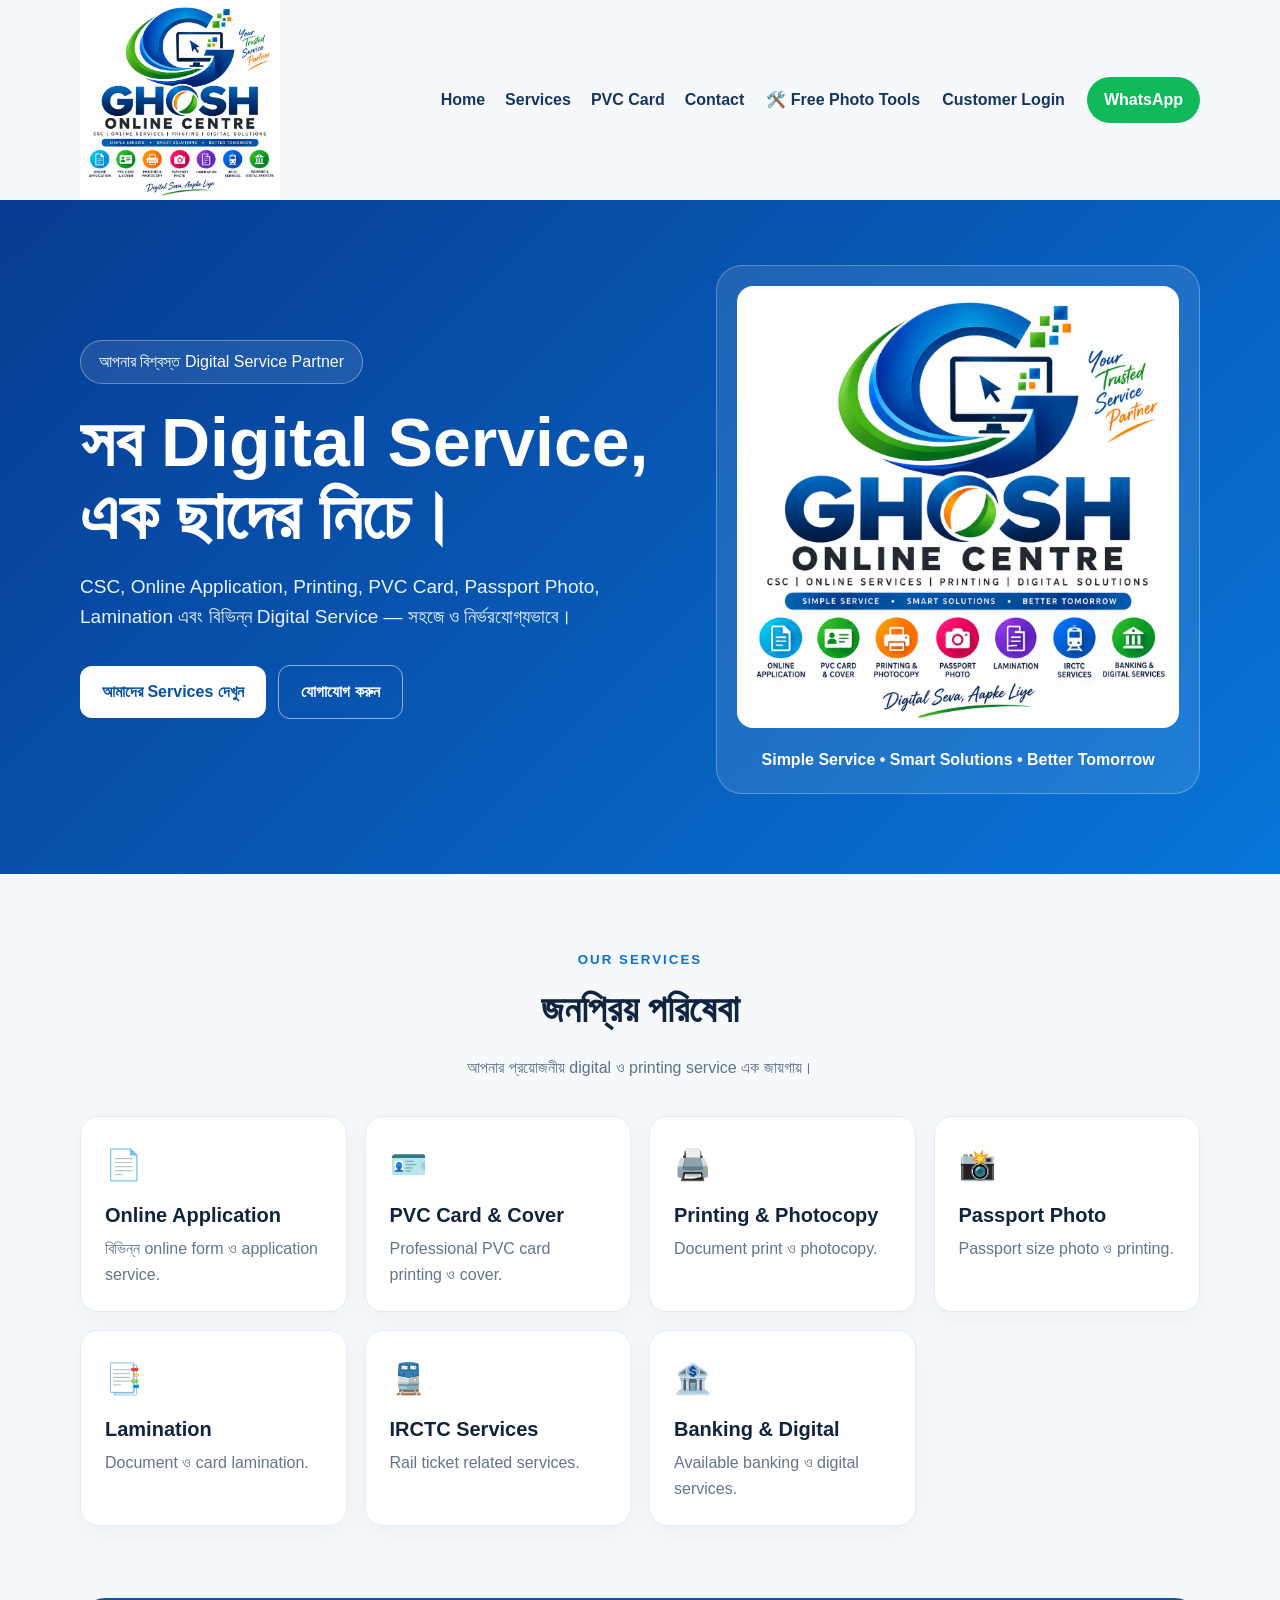
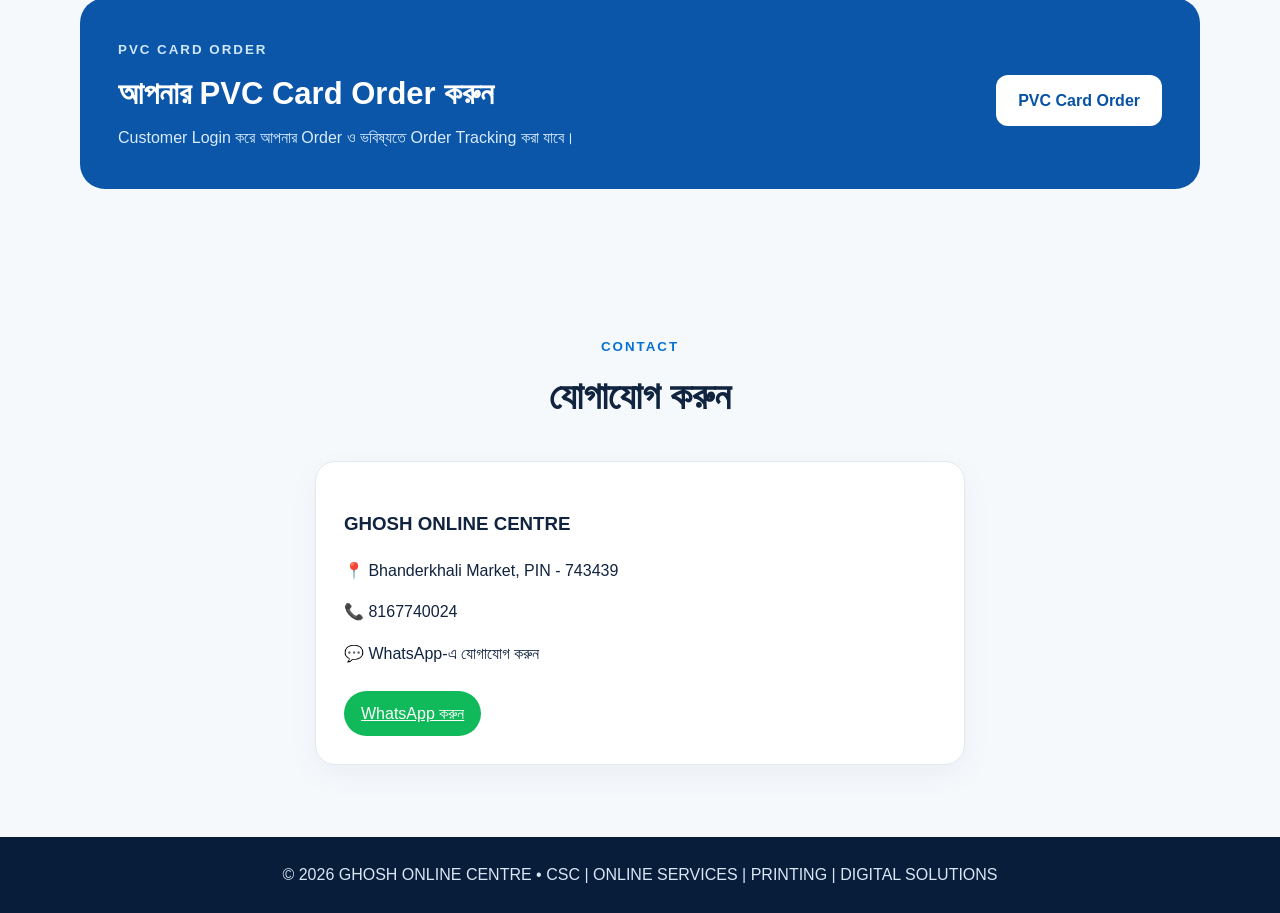
==== commit 5f2caa11: "Update index.html" ====
--- a/index.html
+++ b/index.html
@@ -24,7 +24,9 @@
 <a href="#pvc">PVC Card</a>
 <a href="#contact">Contact</a>
 </nav>
-
+<a class="login" href="photo-tools.html">
+🛠️ Free Photo Tools
+</a>
 <a class="login" href="login.html">
 Customer Login
 </a>
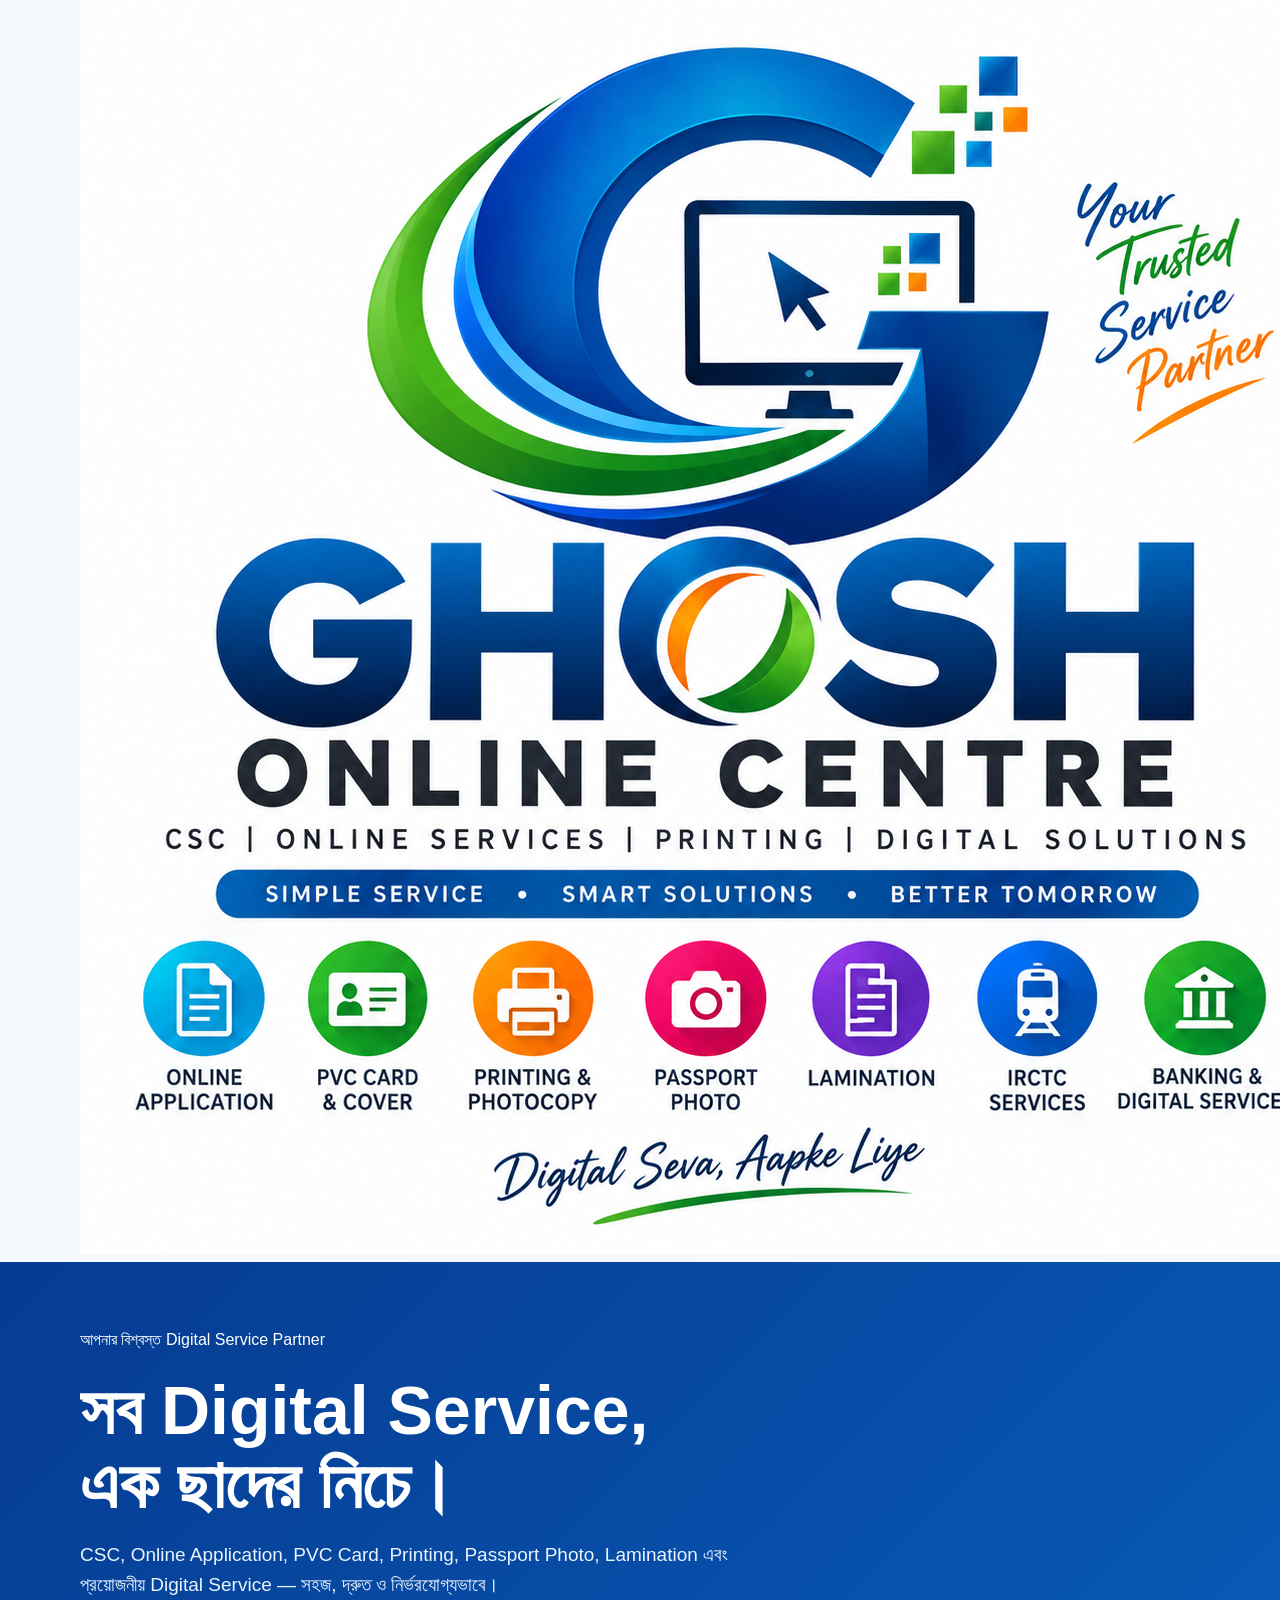
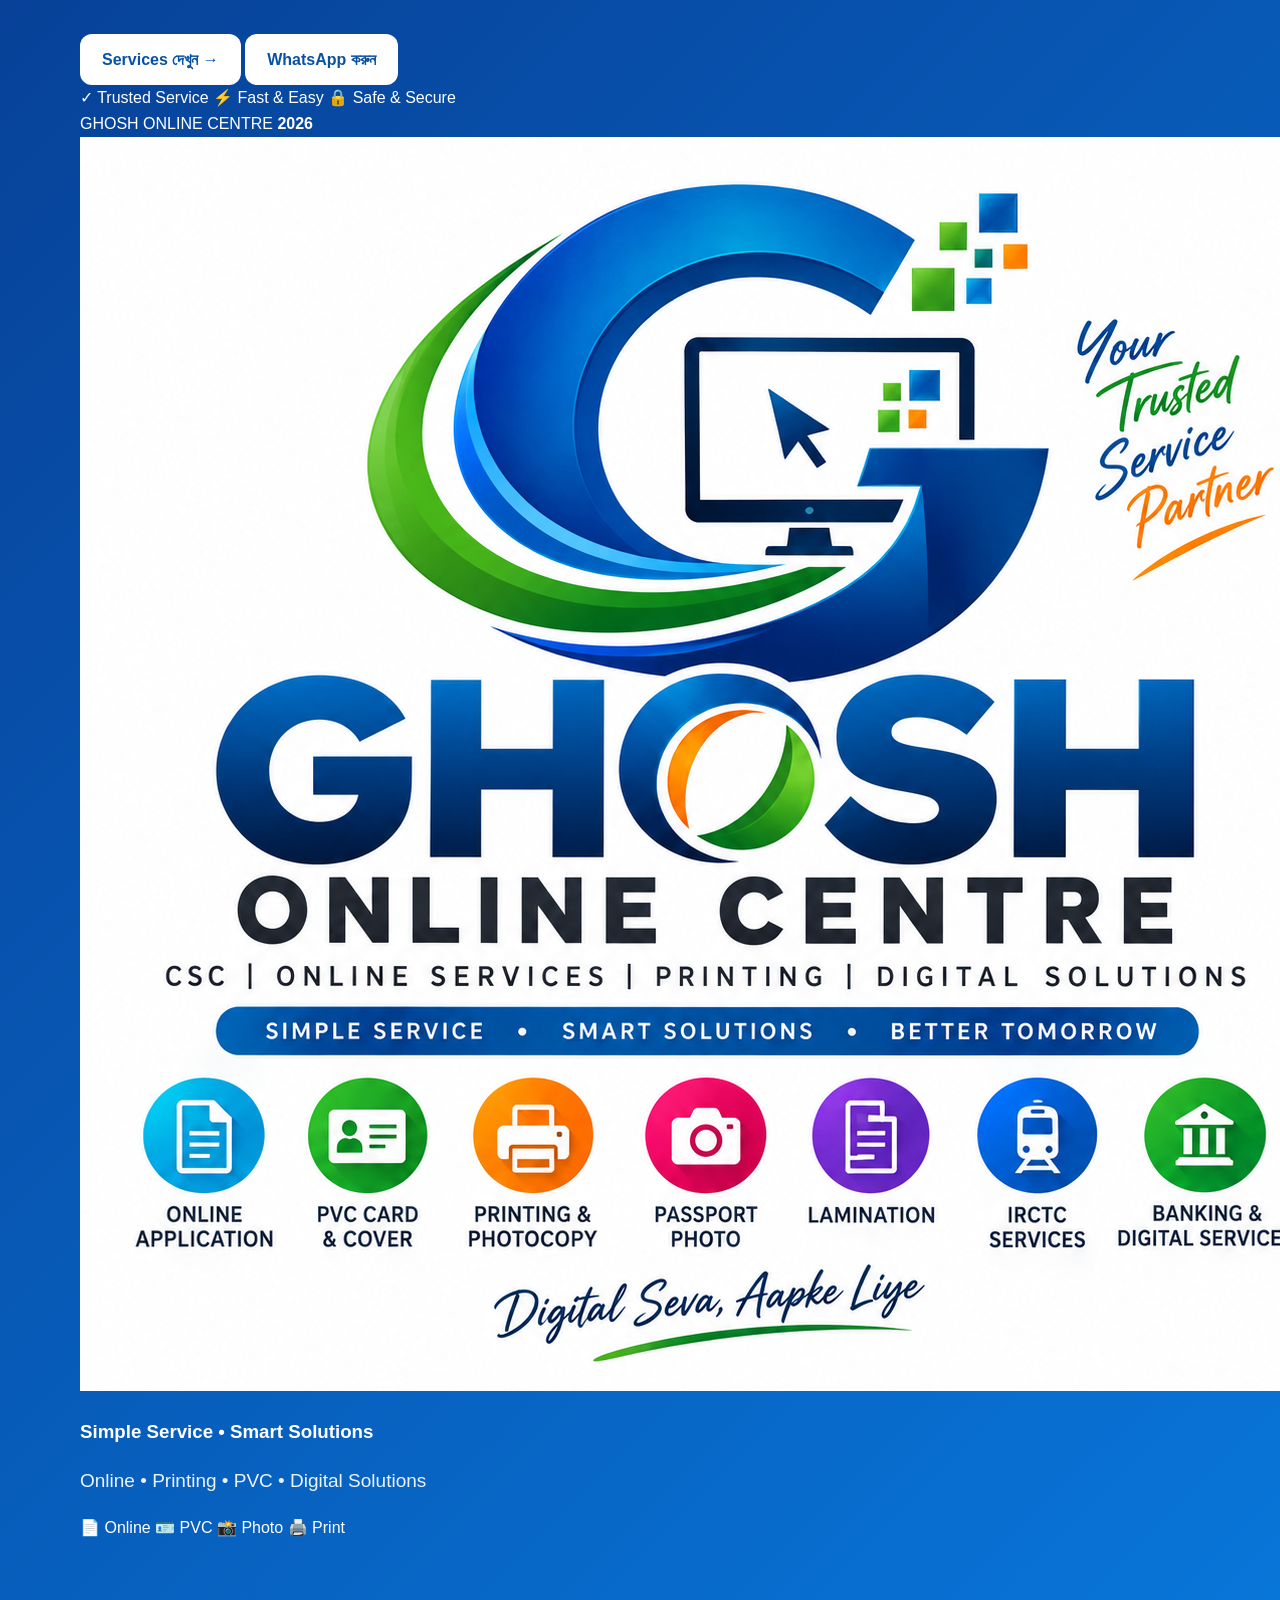
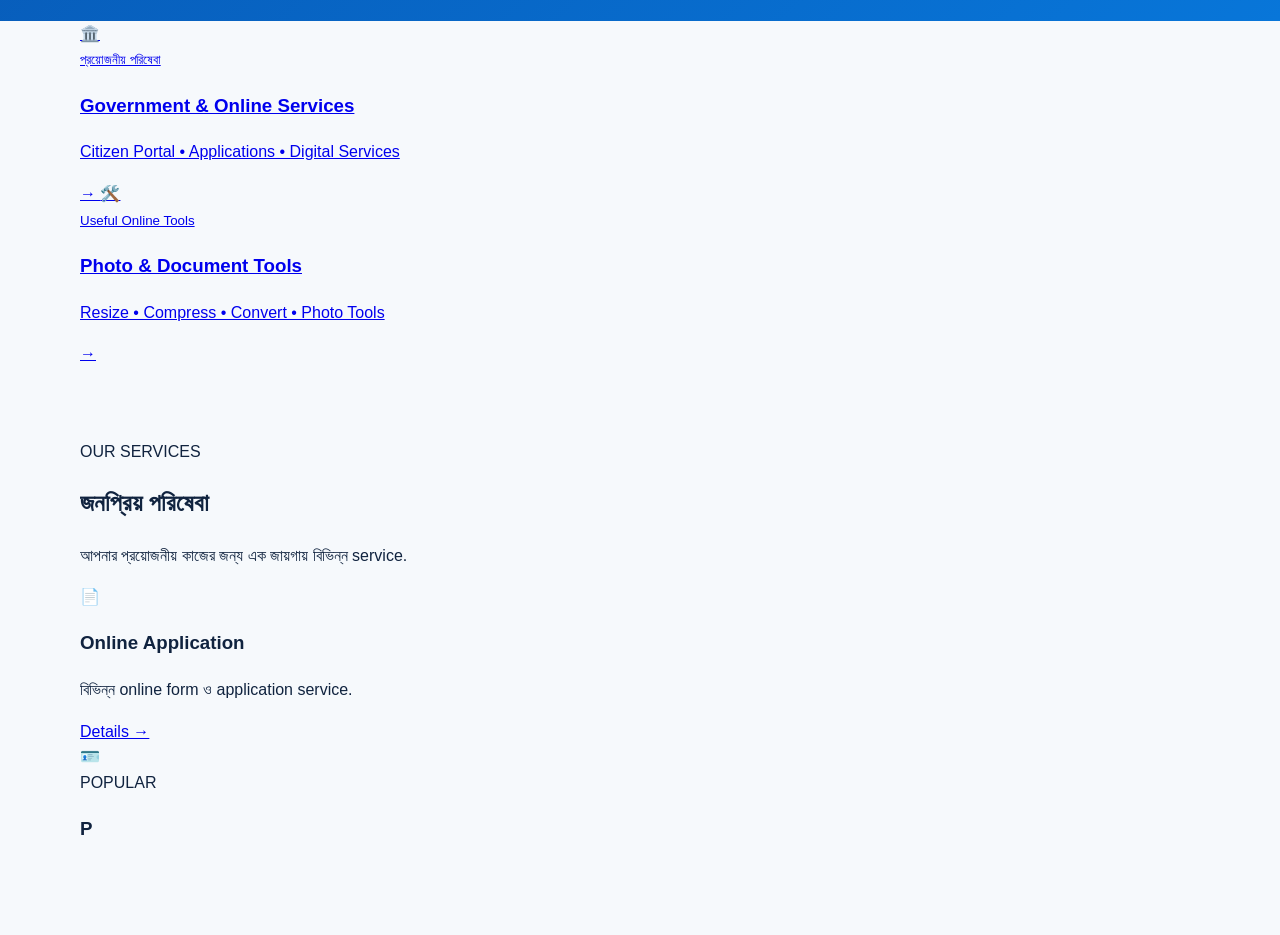
==== commit 4574621c: "Update index.html" ====
--- a/index.html
+++ b/index.html
@@ -1,240 +1,192 @@
 <!doctype html>
 <html lang="bn">
-
 <head>
 <meta charset="utf-8">
 <meta name="viewport" content="width=device-width,initial-scale=1">
-
-<title>GHOSH ONLINE CENTRE | CSC & Digital Services</title>
-
+<title>GHOSH ONLINE CENTRE | Digital Service & Online Solutions</title>
 <link rel="stylesheet" href="styles.css">
 </head>
 
 <body>
 
-<header>
+<header class="topbar">
+<div class="nav wrap">
 
-<div class="nav">
-
+<a class="brand" href="#home">
 <img src="logo.png" alt="GHOSH ONLINE CENTRE">
+</a>
 
 <nav>
-<a href="#home">Home</a>
+<a class="active" href="#home">Home</a>
 <a href="#services">Services</a>
 <a href="#pvc">PVC Card</a>
+<a href="#tools">Tools</a>
 <a href="#contact">Contact</a>
+<a href="login.html">Customer Login</a>
 </nav>
-<a class="login" href="photo-tools.html">
-🛠️ Free Photo Tools
-</a>
-<a class="login" href="login.html">
-Customer Login
-</a>
 
-<a class="wa" href="#contact">
-WhatsApp
+<a class="nav-wa" href="https://wa.me/918167740024">
+WhatsApp ↗
 </a>
 
 </div>
-
 </header>
 
 
+<main>
+
 <section id="home" class="hero">
 
-<div class="hero-in">
+<div class="hero-glow glow1"></div>
+<div class="hero-glow glow2"></div>
 
-<div>
+<div class="wrap hero-grid">
 
-<span class="pill">
+<div class="hero-copy">
+
+<span class="eyebrow">
 আপনার বিশ্বস্ত Digital Service Partner
 </span>
 
 <h1>
 সব Digital Service,<br>
-এক ছাদের নিচে।
+<span>এক ছাদের নিচে।</span>
 </h1>
 
 <p>
-CSC, Online Application, Printing, PVC Card,
-Passport Photo, Lamination এবং বিভিন্ন Digital Service —
-সহজে ও নির্ভরযোগ্যভাবে।
+CSC, Online Application, PVC Card, Printing, Passport Photo,
+Lamination এবং প্রয়োজনীয় Digital Service — সহজ, দ্রুত ও নির্ভরযোগ্যভাবে।
 </p>
 
-<a class="btn" href="#services">
-আমাদের Services দেখুন
+<div class="hero-actions">
+
+<a class="btn primary" href="#services">
+Services দেখুন →
 </a>
 
-<a class="btn ghost" href="#contact">
-যোগাযোগ করুন
+<a class="btn outline" href="https://wa.me/918167740024">
+WhatsApp করুন
 </a>
 
 </div>
 
+<div class="trust-row">
+<span>✓ Trusted Service</span>
+<span>⚡ Fast & Easy</span>
+<span>🔒 Safe & Secure</span>
+</div>
 
-<div class="logo-card">
+</div>
 
-<img src="logo.png" alt="Logo">
 
-<b>
-Simple Service • Smart Solutions • Better Tomorrow
-</b>
+<div class="hero-card">
+
+<div class="card-top">
+<span>GHOSH ONLINE CENTRE</span>
+<b>2026</b>
+</div>
+
+<img src="logo.png" alt="Ghosh Online Centre Logo">
+
+<h3>
+Simple Service • Smart Solutions
+</h3>
+
+<p>
+Online • Printing • PVC • Digital Solutions
+</p>
+
+<div class="mini-services">
+<span>📄 Online</span>
+<span>🪪 PVC</span>
+<span>📸 Photo</span>
+<span>🖨️ Print</span>
+</div>
 
 </div>
 
 </div>
+</section>
+
+
+
+<section class="quick wrap">
+
+<a class="quick-card blue" href="#services">
+
+<span class="qicon">🏛️</span>
+
+<div>
+<small>প্রয়োজনীয় পরিষেবা</small>
+<h3>Government & Online Services</h3>
+<p>Citizen Portal • Applications • Digital Services</p>
+</div>
+
+<b>→</b>
+
+</a>
+
+
+<a class="quick-card orange" href="#tools">
+
+<span class="qicon">🛠️</span>
+
+<div>
+<small>Useful Online Tools</small>
+<h3>Photo & Document Tools</h3>
+<p>Resize • Compress • Convert • Photo Tools</p>
+</div>
+
+<b>→</b>
+
+</a>
 
 </section>
+
 
 
 <section id="services" class="section">
 
 <div class="wrap">
 
-<div class="head">
+<div class="section-head">
 
-<small>OUR SERVICES</small>
+<span>OUR SERVICES</span>
 
 <h2>জনপ্রিয় পরিষেবা</h2>
 
 <p>
-আপনার প্রয়োজনীয় digital ও printing service এক জায়গায়।
+আপনার প্রয়োজনীয় কাজের জন্য এক জায়গায় বিভিন্ন service.
 </p>
 
 </div>
 
 
-<div class="cards">
+<div class="service-grid">
 
-<article>
-📄
+
+<article class="service-card">
+
+<div class="icon blue-i">📄</div>
+
 <h3>Online Application</h3>
-<p>বিভিন্ন online form ও application service.</p>
+
+<p>
+বিভিন্ন online form ও application service.
+</p>
+
+<a href="#contact">
+Details →
+</a>
+
 </article>
 
 
-<article id="pvc">
-🪪
-<h3>PVC Card & Cover</h3>
-<p>Professional PVC card printing ও cover.</p>
-</article>
 
+<article class="service-card featured">
 
-<article>
-🖨️
-<h3>Printing & Photocopy</h3>
-<p>Document print ও photocopy.</p>
-</article>
+<div class="icon green-i">🪪</div>
 
+<span class="tag">POPULAR</span>
 
-<article>
-📸
-<h3>Passport Photo</h3>
-<p>Passport size photo ও printing.</p>
-</article>
-
-
-<article>
-📑
-<h3>Lamination</h3>
-<p>Document ও card lamination.</p>
-</article>
-
-
-<article>
-🚆
-<h3>IRCTC Services</h3>
-<p>Rail ticket related services.</p>
-</article>
-
-
-<article>
-🏦
-<h3>Banking & Digital</h3>
-<p>Available banking ও digital services.</p>
-</article>
-
-</div>
-
-</div>
-
-</section>
-
-
-<section class="order">
-
-<div class="wrap orderbox">
-
-<div>
-
-<small>PVC CARD ORDER</small>
-
-<h2>
-আপনার PVC Card Order করুন
-</h2>
-
-<p>
-Customer Login করে আপনার Order ও ভবিষ্যতে Order Tracking করা যাবে।
-</p>
-
-</div>
-
-<a class="btn" href="login.html">
-PVC Card Order
-</a>
-
-</div>
-
-</section>
-
-
-<section id="contact" class="section contact">
-
-<div class="wrap">
-
-<div class="head">
-
-<small>CONTACT</small>
-
-<h2>যোগাযোগ করুন</h2>
-
-</div>
-
-
-<div class="contactbox">
-
-<h3>GHOSH ONLINE CENTRE</h3>
-
-<p>
-📍 Bhanderkhali Market, PIN - 743439
-</p>
-
-<p>
-📞 8167740024
-</p>
-
-<p>
-💬 WhatsApp-এ যোগাযোগ করুন
-</p>
-
-<a class="wa big" href="https://wa.me/918167740024">
-WhatsApp করুন
-</a>
-
-</div>
-
-</div>
-
-</section>
-
-
-<footer>
-
-© 2026 GHOSH ONLINE CENTRE • CSC | ONLINE SERVICES | PRINTING | DIGITAL SOLUTIONS
-
-</footer>
-
-
-</body>
-
-</html>
+<h3>P
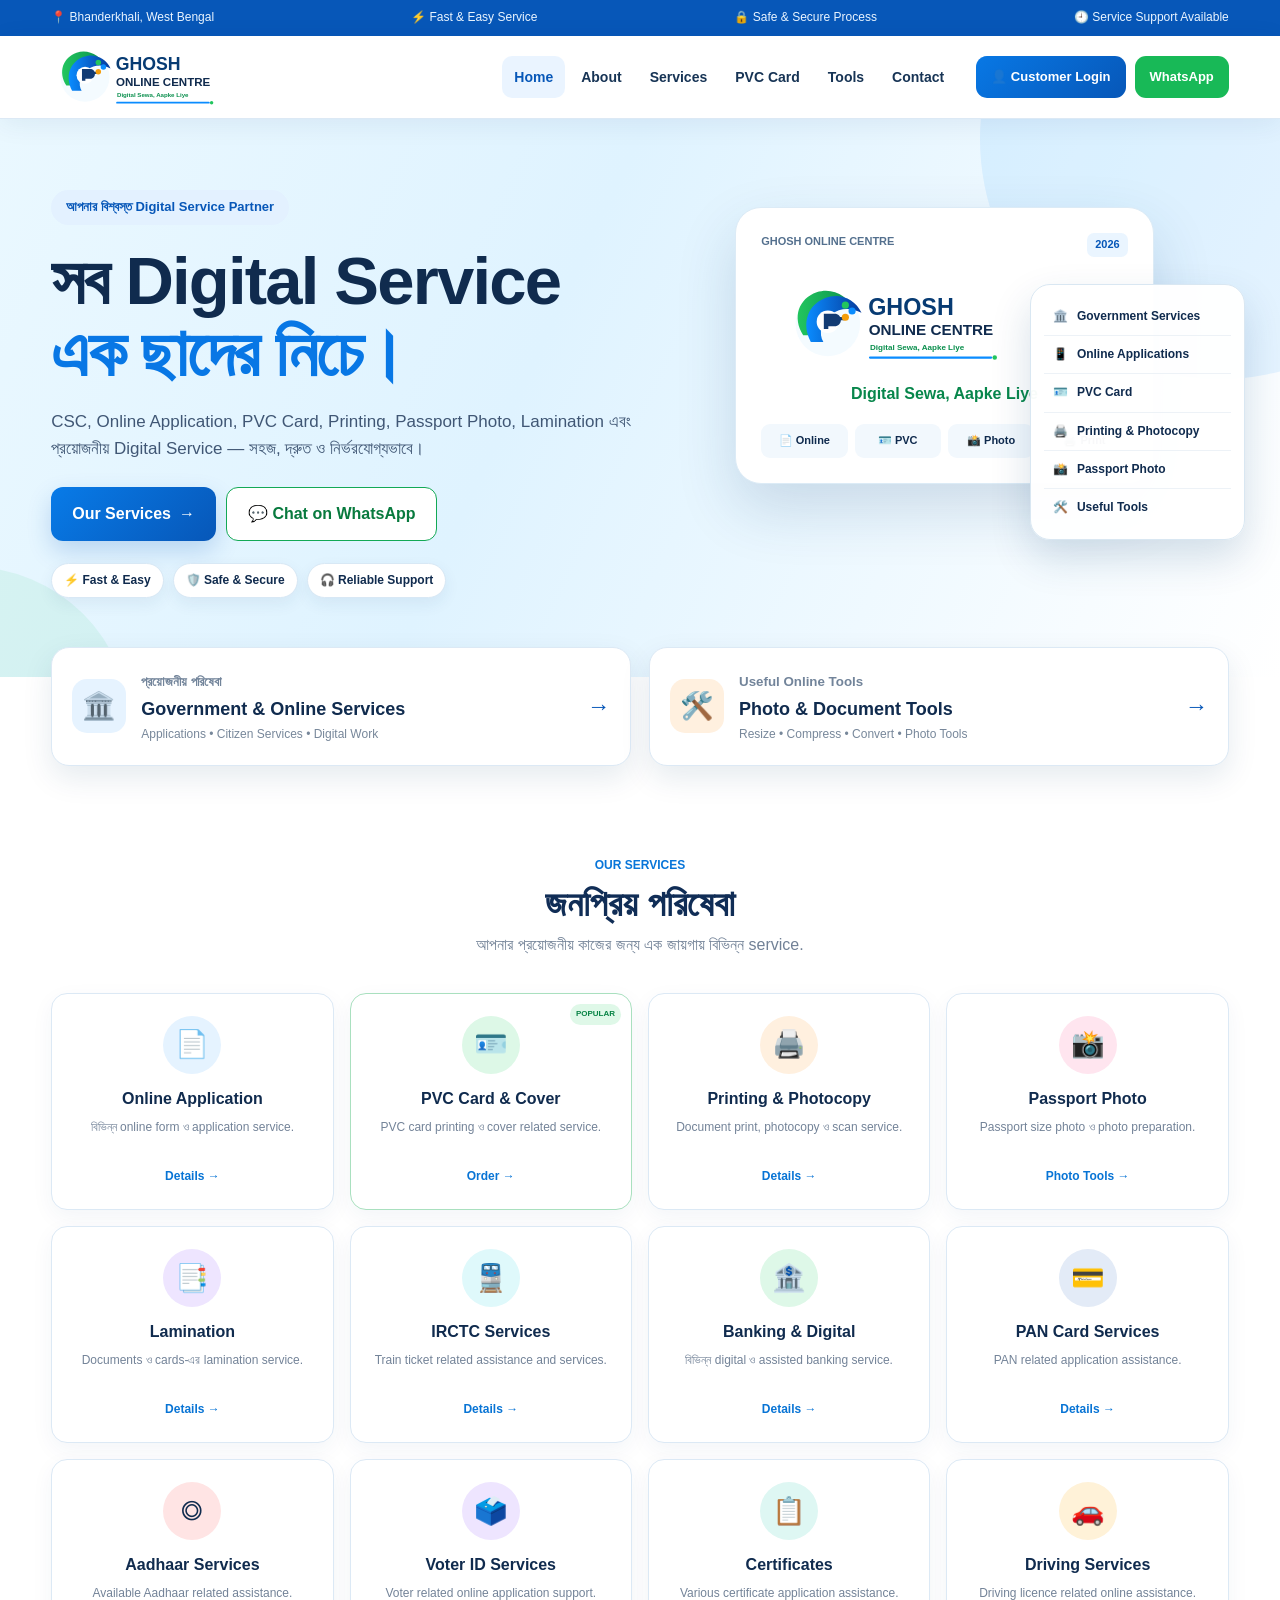
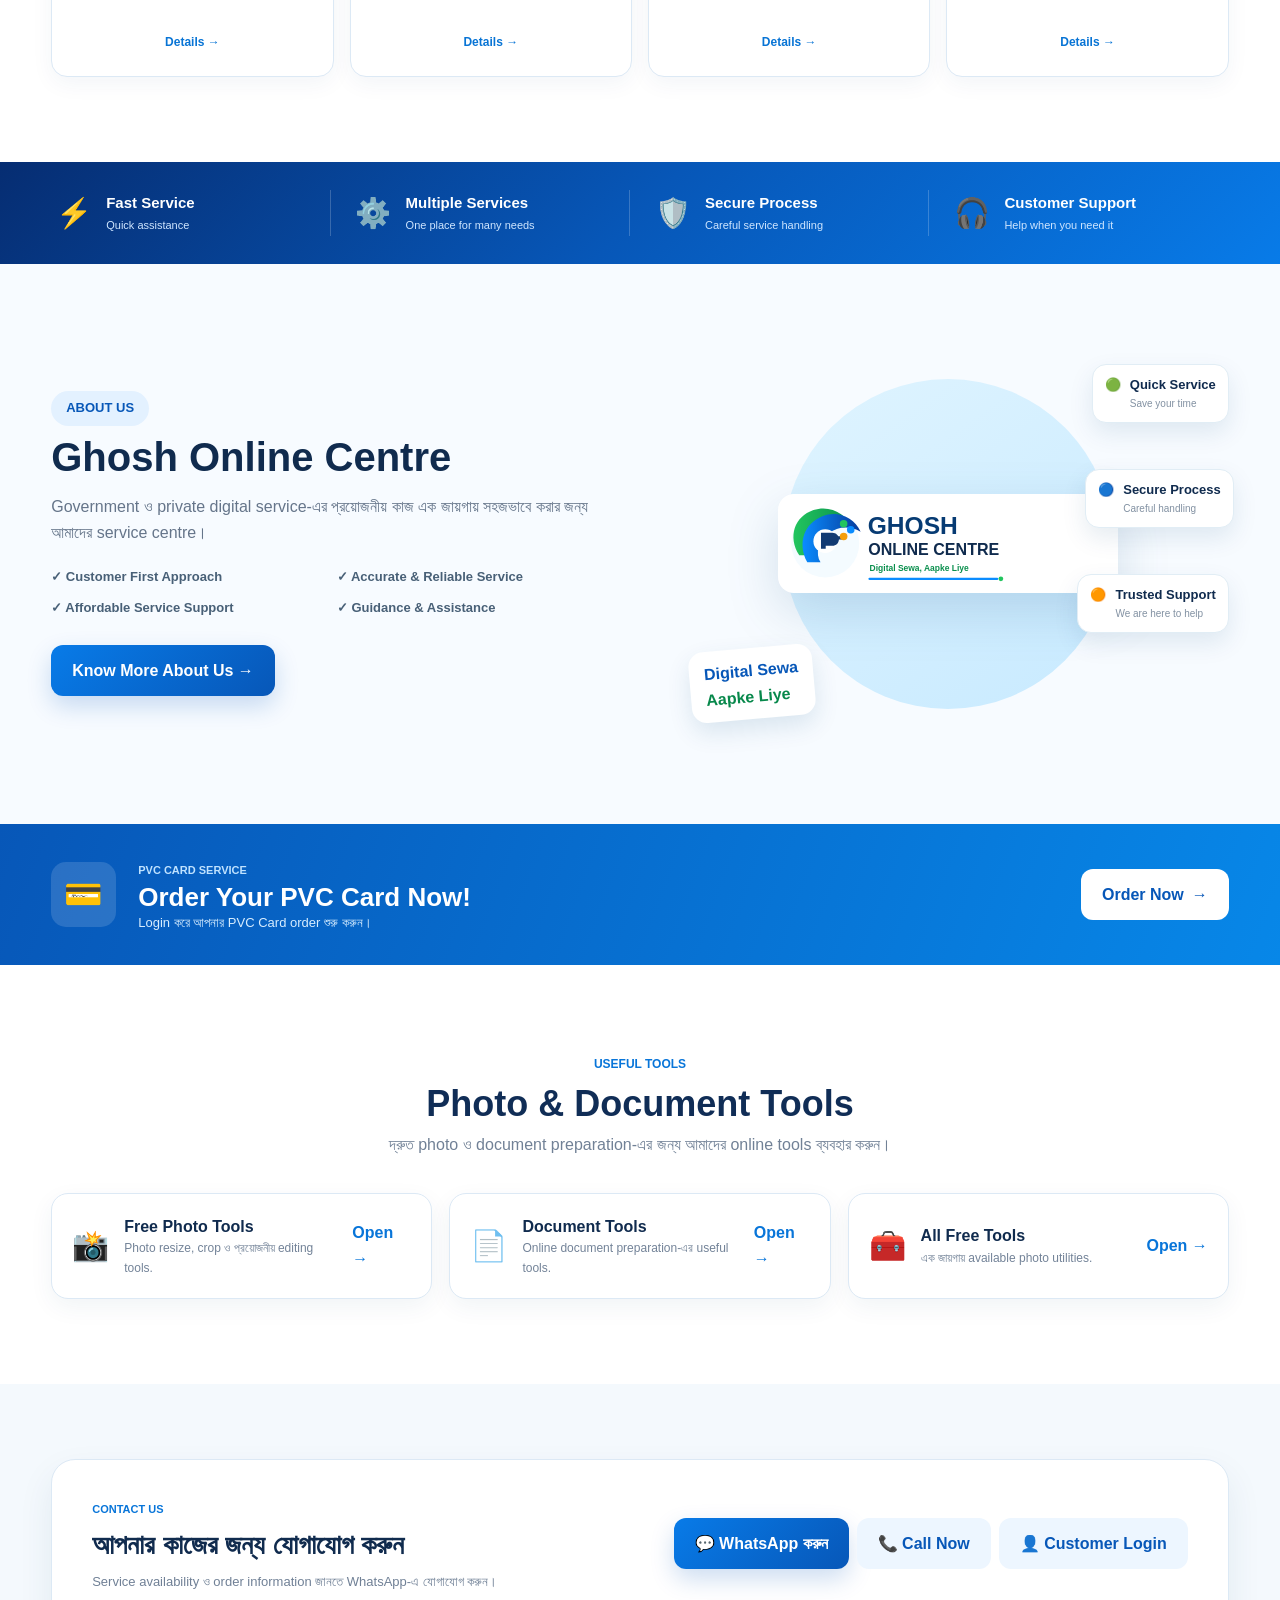
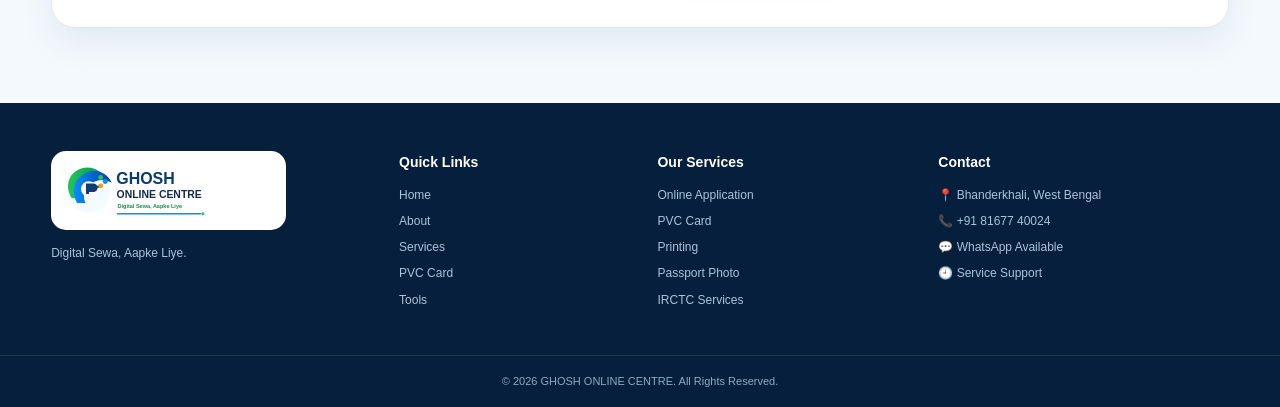
==== commit 2607a1cc: "Add files via upload" ====
--- a/index.html
+++ b/index.html
@@ -1,192 +1,17 @@
-<!doctype html>
-<html lang="bn">
-<head>
-<meta charset="utf-8">
-<meta name="viewport" content="width=device-width,initial-scale=1">
-<title>GHOSH ONLINE CENTRE | Digital Service & Online Solutions</title>
-<link rel="stylesheet" href="styles.css">
-</head>
-
-<body>
-
-<header class="topbar">
-<div class="nav wrap">
-
-<a class="brand" href="#home">
-<img src="logo.png" alt="GHOSH ONLINE CENTRE">
-</a>
-
-<nav>
-<a class="active" href="#home">Home</a>
-<a href="#services">Services</a>
-<a href="#pvc">PVC Card</a>
-<a href="#tools">Tools</a>
-<a href="#contact">Contact</a>
-<a href="login.html">Customer Login</a>
-</nav>
-
-<a class="nav-wa" href="https://wa.me/918167740024">
-WhatsApp ↗
-</a>
-
-</div>
-</header>
-
-
-<main>
-
-<section id="home" class="hero">
-
-<div class="hero-glow glow1"></div>
-<div class="hero-glow glow2"></div>
-
-<div class="wrap hero-grid">
-
-<div class="hero-copy">
-
-<span class="eyebrow">
-আপনার বিশ্বস্ত Digital Service Partner
-</span>
-
-<h1>
-সব Digital Service,<br>
-<span>এক ছাদের নিচে।</span>
-</h1>
-
-<p>
-CSC, Online Application, PVC Card, Printing, Passport Photo,
-Lamination এবং প্রয়োজনীয় Digital Service — সহজ, দ্রুত ও নির্ভরযোগ্যভাবে।
-</p>
-
-<div class="hero-actions">
-
-<a class="btn primary" href="#services">
-Services দেখুন →
-</a>
-
-<a class="btn outline" href="https://wa.me/918167740024">
-WhatsApp করুন
-</a>
-
-</div>
-
-<div class="trust-row">
-<span>✓ Trusted Service</span>
-<span>⚡ Fast & Easy</span>
-<span>🔒 Safe & Secure</span>
-</div>
-
-</div>
-
-
-<div class="hero-card">
-
-<div class="card-top">
-<span>GHOSH ONLINE CENTRE</span>
-<b>2026</b>
-</div>
-
-<img src="logo.png" alt="Ghosh Online Centre Logo">
-
-<h3>
-Simple Service • Smart Solutions
-</h3>
-
-<p>
-Online • Printing • PVC • Digital Solutions
-</p>
-
-<div class="mini-services">
-<span>📄 Online</span>
-<span>🪪 PVC</span>
-<span>📸 Photo</span>
-<span>🖨️ Print</span>
-</div>
-
-</div>
-
-</div>
-</section>
-
-
-
-<section class="quick wrap">
-
-<a class="quick-card blue" href="#services">
-
-<span class="qicon">🏛️</span>
-
-<div>
-<small>প্রয়োজনীয় পরিষেবা</small>
-<h3>Government & Online Services</h3>
-<p>Citizen Portal • Applications • Digital Services</p>
-</div>
-
-<b>→</b>
-
-</a>
-
-
-<a class="quick-card orange" href="#tools">
-
-<span class="qicon">🛠️</span>
-
-<div>
-<small>Useful Online Tools</small>
-<h3>Photo & Document Tools</h3>
-<p>Resize • Compress • Convert • Photo Tools</p>
-</div>
-
-<b>→</b>
-
-</a>
-
-</section>
-
-
-
-<section id="services" class="section">
-
-<div class="wrap">
-
-<div class="section-head">
-
-<span>OUR SERVICES</span>
-
-<h2>জনপ্রিয় পরিষেবা</h2>
-
-<p>
-আপনার প্রয়োজনীয় কাজের জন্য এক জায়গায় বিভিন্ন service.
-</p>
-
-</div>
-
-
-<div class="service-grid">
-
-
-<article class="service-card">
-
-<div class="icon blue-i">📄</div>
-
-<h3>Online Application</h3>
-
-<p>
-বিভিন্ন online form ও application service.
-</p>
-
-<a href="#contact">
-Details →
-</a>
-
-</article>
-
-
-
-<article class="service-card featured">
-
-<div class="icon green-i">🪪</div>
-
-<span class="tag">POPULAR</span>
-
-<h3>P
+<!doctype html><html lang="bn"><head><meta charset="utf-8"><meta name="viewport" content="width=device-width,initial-scale=1"><meta name="theme-color" content="#0757b8"><title>GHOSH ONLINE CENTRE | Digital Service & Online Solutions</title><link rel="icon" href="logo.svg" type="image/svg+xml"><link rel="stylesheet" href="styles.css"></head><body>
+<div class="top-strip"><div class="wrap top-strip-in"><span>📍 Bhanderkhali, West Bengal</span><span>⚡ Fast & Easy Service</span><span>🔒 Safe & Secure Process</span><span>🕘 Service Support Available</span></div></div>
+<header class="site-header"><div class="wrap nav"><a class="brand" href="#home"><img src="logo.svg" alt="GHOSH ONLINE CENTRE"></a><button class="menu-btn" id="menuBtn">☰</button><nav id="mainNav"><a class="active" href="#home">Home</a><a href="#about">About</a><a href="#services">Services</a><a href="#pvc">PVC Card</a><a href="#tools">Tools</a><a href="#contact">Contact</a></nav><div class="nav-actions"><a class="login-pill" href="login.html">👤 Customer Login</a><a class="nav-wa" href="https://wa.me/918167740024">WhatsApp</a></div></div></header>
+<main id="home">
+<section class="hero"><div class="hero-glow glow1"></div><div class="hero-glow glow2"></div><div class="wrap hero-grid"><div class="hero-copy"><span class="eyebrow">আপনার বিশ্বস্ত Digital Service Partner</span><h1>সব Digital Service<br><span>এক ছাদের নিচে।</span></h1><p>CSC, Online Application, PVC Card, Printing, Passport Photo, Lamination এবং প্রয়োজনীয় Digital Service — সহজ, দ্রুত ও নির্ভরযোগ্যভাবে।</p><div class="hero-actions"><a class="btn primary" href="#services">Our Services <b>→</b></a><a class="btn white-outline" href="https://wa.me/918167740024">💬 Chat on WhatsApp</a></div><div class="trust-row"><span>⚡ Fast & Easy</span><span>🛡️ Safe & Secure</span><span>🎧 Reliable Support</span></div></div><div class="hero-visual"><div class="visual-card"><div class="visual-head"><span>GHOSH ONLINE CENTRE</span><b>2026</b></div><img src="logo.svg" alt="Ghosh Online Centre logo" class="hero-logo"><div class="visual-slogan">Digital Sewa, Aapke Liye</div><div class="mini-grid"><span>📄 Online</span><span>🪪 PVC</span><span>📸 Photo</span><span>🖨️ Print</span></div></div><div class="floating-list"><div>🏛️ <span>Government Services</span></div><div>📱 <span>Online Applications</span></div><div>🪪 <span>PVC Card</span></div><div>🖨️ <span>Printing & Photocopy</span></div><div>📸 <span>Passport Photo</span></div><div>🛠️ <span>Useful Tools</span></div></div></div></div></section>
+<section class="quick wrap"><a class="quick-card blue" href="#services"><span class="qicon">🏛️</span><div><small>প্রয়োজনীয় পরিষেবা</small><h3>Government & Online Services</h3><p>Applications • Citizen Services • Digital Work</p></div><b>→</b></a><a class="quick-card orange" href="#tools"><span class="qicon">🛠️</span><div><small>Useful Online Tools</small><h3>Photo & Document Tools</h3><p>Resize • Compress • Convert • Photo Tools</p></div><b>→</b></a></section>
+<section id="services" class="section"><div class="wrap"><div class="section-head"><span>OUR SERVICES</span><h2>জনপ্রিয় পরিষেবা</h2><p>আপনার প্রয়োজনীয় কাজের জন্য এক জায়গায় বিভিন্ন service.</p></div><div class="service-grid">
+<article class="service-card"><div class="icon blue-i">📄</div><h3>Online Application</h3><p>বিভিন্ন online form ও application service.</p><a href="#contact">Details →</a></article><article class="service-card featured"><div class="icon green-i">🪪</div><span class="tag">POPULAR</span><h3>PVC Card & Cover</h3><p>PVC card printing ও cover related service.</p><a href="#pvc">Order →</a></article><article class="service-card"><div class="icon orange-i">🖨️</div><h3>Printing & Photocopy</h3><p>Document print, photocopy ও scan service.</p><a href="#contact">Details →</a></article><article class="service-card"><div class="icon pink-i">📸</div><h3>Passport Photo</h3><p>Passport size photo ও photo preparation.</p><a href="#tools">Photo Tools →</a></article><article class="service-card"><div class="icon purple-i">📑</div><h3>Lamination</h3><p>Documents ও cards-এর lamination service.</p><a href="#contact">Details →</a></article><article class="service-card"><div class="icon cyan-i">🚆</div><h3>IRCTC Services</h3><p>Train ticket related assistance and services.</p><a href="#contact">Details →</a></article><article class="service-card"><div class="icon green2-i">🏦</div><h3>Banking & Digital</h3><p>বিভিন্ন digital ও assisted banking service.</p><a href="#contact">Details →</a></article><article class="service-card"><div class="icon navy-i">💳</div><h3>PAN Card Services</h3><p>PAN related application assistance.</p><a href="#contact">Details →</a></article><article class="service-card"><div class="icon red-i">◎</div><h3>Aadhaar Services</h3><p>Available Aadhaar related assistance.</p><a href="#contact">Details →</a></article><article class="service-card"><div class="icon violet-i">🗳️</div><h3>Voter ID Services</h3><p>Voter related online application support.</p><a href="#contact">Details →</a></article><article class="service-card"><div class="icon teal-i">📋</div><h3>Certificates</h3><p>Various certificate application assistance.</p><a href="#contact">Details →</a></article><article class="service-card"><div class="icon gold-i">🚗</div><h3>Driving Services</h3><p>Driving licence related online assistance.</p><a href="#contact">Details →</a></article>
+</div></div></section>
+<section class="benefit-strip"><div class="wrap benefits"><div><b>⚡</b><strong>Fast Service</strong><span>Quick assistance</span></div><div><b>⚙️</b><strong>Multiple Services</strong><span>One place for many needs</span></div><div><b>🛡️</b><strong>Secure Process</strong><span>Careful service handling</span></div><div><b>🎧</b><strong>Customer Support</strong><span>Help when you need it</span></div></div></section>
+<section id="about" class="section about-section"><div class="wrap about-grid"><div class="about-copy"><span class="section-kicker">ABOUT US</span><h2>Ghosh Online Centre</h2><p>Government ও private digital service-এর প্রয়োজনীয় কাজ এক জায়গায় সহজভাবে করার জন্য আমাদের service centre।</p><div class="checks"><span>✓ Customer First Approach</span><span>✓ Accurate & Reliable Service</span><span>✓ Affordable Service Support</span><span>✓ Guidance & Assistance</span></div><a class="btn primary" href="#contact">Know More About Us →</a></div><div class="about-art"><div class="art-circle"></div><img src="logo.svg" alt="Ghosh Online Centre"><div class="art-note">Digital Sewa<br><b>Aapke Liye</b></div><div class="side-badge one">🟢 <b>Quick Service</b><small>Save your time</small></div><div class="side-badge two">🔵 <b>Secure Process</b><small>Careful handling</small></div><div class="side-badge three">🟠 <b>Trusted Support</b><small>We are here to help</small></div></div></div></section>
+<section id="pvc" class="pvc-cta"><div class="wrap pvc-inner"><div class="pvc-icon">💳</div><div><span>PVC CARD SERVICE</span><h2>Order Your PVC Card Now!</h2><p>Login করে আপনার PVC Card order শুরু করুন।</p></div><a class="btn white-btn" href="login.html">Order Now <b>→</b></a></div></section>
+<section id="tools" class="section tools-section"><div class="wrap"><div class="section-head"><span>USEFUL TOOLS</span><h2>Photo & Document Tools</h2><p>দ্রুত photo ও document preparation-এর জন্য আমাদের online tools ব্যবহার করুন।</p></div><div class="tool-grid"><a class="tool-card" href="photo-tools.html"><span>📸</span><div><h3>Free Photo Tools</h3><p>Photo resize, crop ও প্রয়োজনীয় editing tools.</p></div><b>Open →</b></a><a class="tool-card" href="photo-tools.html"><span>📄</span><div><h3>Document Tools</h3><p>Online document preparation-এর useful tools.</p></div><b>Open →</b></a><a class="tool-card" href="photo-tools.html"><span>🧰</span><div><h3>All Free Tools</h3><p>এক জায়গায় available photo utilities.</p></div><b>Open →</b></a></div></div></section>
+<section id="contact" class="contact-section"><div class="wrap contact-box"><div><span>CONTACT US</span><h2>আপনার কাজের জন্য যোগাযোগ করুন</h2><p>Service availability ও order information জানতে WhatsApp-এ যোগাযোগ করুন।</p></div><div class="contact-actions"><a class="btn primary" href="https://wa.me/918167740024">💬 WhatsApp করুন</a><a class="btn soft" href="tel:+918167740024">📞 Call Now</a><a class="btn soft" href="login.html">👤 Customer Login</a></div></div></section>
+</main>
+<footer><div class="wrap footer-grid"><div class="footer-brand"><img src="logo.svg" alt="Ghosh Online Centre"><p>Digital Sewa, Aapke Liye.</p></div><div><h3>Quick Links</h3><a href="#home">Home</a><a href="#about">About</a><a href="#services">Services</a><a href="#pvc">PVC Card</a><a href="#tools">Tools</a></div><div><h3>Our Services</h3><a href="#services">Online Application</a><a href="#services">PVC Card</a><a href="#services">Printing</a><a href="#services">Passport Photo</a><a href="#services">IRCTC Services</a></div><div><h3>Contact</h3><p>📍 Bhanderkhali, West Bengal</p><p>📞 +91 81677 40024</p><p>💬 WhatsApp Available</p><p>🕘 Service Support</p></div></div><div class="footer-bottom">© 2026 GHOSH ONLINE CENTRE. All Rights Reserved.</div></footer>
+<script>const b=document.getElementById('menuBtn'),n=document.getElementById('mainNav');b.addEventListener('click',()=>n.classList.toggle('open'));document.querySelectorAll('#mainNav a').forEach(a=>a.addEventListener('click',()=>n.classList.remove('open')));</script></body></html>
--- a/styles.css
+++ b/styles.css
@@ -1,175 +1 @@
-*{box-sizing:border-box}html{scroll-behavior:smooth}body{margin:0;font-family:Arial,"Noto Sans Bengali",sans-serif;color:#10233f;background:#f6f9fc;line-height:1.6}.wrap,.nav,.hero-in{width:min(1120px,92%);margin:auto}.nav{min-height:76px;display:flex;align-items:center;gap:22px}.nav>img{width:200px}.nav nav{margin-left:auto;display:flex;gap:20px}.nav a{text-decoration:none;color:#17365f;font-weight:700}.wa{background:#10b95a;color:#fff!important;padding:10px 17px;border-radius:999px}.hero{background:linear-gradient(135deg,#073b91,#0876d9);color:#fff;padding:65px 0 80px}.hero-in{display:grid;grid-template-columns:1.1fr .9fr;gap:45px;align-items:center}.pill{display:inline-block;border:1px solid #ffffff55;background:#ffffff18;padding:8px 18px;border-radius:999px}.hero h1{font-size:clamp(42px,6vw,68px);line-height:1.08;margin:22px 0 18px}.hero p{font-size:19px;color:#eaf4ff;max-width:680px}.btn{display:inline-block;background:#fff;color:#0752a4;padding:13px 22px;border-radius:12px;text-decoration:none;font-weight:800;margin-top:14px}.ghost{background:transparent;border:1px solid #ffffff88;color:#fff;margin-left:8px}.logo-card{background:#ffffff18;border:1px solid #ffffff44;border-radius:26px;padding:20px;text-align:center}.logo-card img{width:100%;border-radius:16px}.logo-card b{display:block;margin-top:12px}.section{padding:72px 0}.head{text-align:center;margin-bottom:35px}.head small,.orderbox small{letter-spacing:2px;font-weight:800;color:#0871d4}.head h2{font-size:38px;margin:7px 0}.head p{color:#607089}.cards{display:grid;grid-template-columns:repeat(4,1fr);gap:18px}.cards article{background:#fff;border:1px solid #e4ebf3;border-radius:18px;padding:24px;font-size:30px;box-shadow:0 8px 25px #0f365e0d}.cards h3{font-size:20px;margin:10px 0 5px}.cards p{font-size:16px;color:#64748b;margin:0}.order{padding-bottom:72px}.orderbox{background:#0b56a8;color:#fff;border-radius:25px;padding:38px;display:flex;justify-content:space-between;align-items:center;gap:25px}.orderbox small{color:#cfe7ff}.orderbox h2{font-size:31px;margin:7px 0}.orderbox p{margin:0;color:#d9ebff}.contactbox{background:#fff;border:1px solid #e1e8f0;border-radius:20px;padding:28px;max-width:650px;margin:auto;box-shadow:0 10px 30px #0f365e0d}.big{display:inline-block;margin-top:8px}footer{background:#071d39;color:#d9e6f5;text-align:center;padding:25px}@media(max-width:850px){.nav{flex-wrap:wrap;padding:10px 0}.nav nav{order:3;width:100%;justify-content:center;overflow:auto}.hero-in{grid-template-columns:1fr}.cards{grid-template-columns:repeat(2,1fr)}.orderbox{flex-direction:column;align-items:flex-start}}@media(max-width:520px){.cards{grid-template-columns:1fr}.nav>img{width:175px}.hero h1{font-size:43px}.ghost{margin-left:0}}/* ===== CUSTOMER LOGIN / REGISTER ===== */
-
-.auth-page{
-  min-height:100vh;
-  display:flex;
-  align-items:center;
-  justify-content:center;
-  padding:25px;
-  background:linear-gradient(135deg,#073b91,#0876d9);
-}
-
-.auth-card{
-  width:min(430px,100%);
-  background:#fff;
-  padding:35px;
-  border-radius:22px;
-  box-shadow:0 15px 45px #001b4433;
-}
-
-.auth-card h1{
-  margin:0 0 8px;
-  color:#073b91;
-  text-align:center;
-}
-
-.auth-card>p{
-  text-align:center;
-  color:#64748b;
-}
-
-.auth-card form{
-  margin-top:25px;
-}
-
-.auth-card label{
-  display:block;
-  margin:15px 0 6px;
-  font-weight:700;
-  color:#17365f;
-}
-
-.auth-card input{
-  width:100%;
-  padding:13px 14px;
-  border:1px solid #d6e0eb;
-  border-radius:10px;
-  font-size:16px;
-  outline:none;
-}
-
-.auth-card input:focus{
-  border-color:#0876d9;
-  box-shadow:0 0 0 3px #0876d922;
-}
-
-.full{
-  width:100%;
-  border:0;
-  cursor:pointer;
-  background:#0752a4;
-  color:#fff;
-  margin-top:20px;
-}
-
-.full:hover{
-  background:#063f7e;
-}
-
-.auth-card a{
-  color:#0752a4;
-  font-weight:700;
-  text-decoration:none;
-}
-
-.msg{
-  color:#d22;
-  font-weight:600;
-}
-
-
-/* ===== CUSTOMER DASHBOARD ===== */
-
-.dashboard{
-  padding:55px 0 70px;
-}
-
-.dash-head{
-  display:flex;
-  justify-content:space-between;
-  align-items:center;
-  gap:25px;
-  margin-bottom:30px;
-}
-
-.dash-head small{
-  color:#0871d4;
-  font-weight:800;
-  letter-spacing:2px;
-}
-
-.dash-head h1{
-  margin:5px 0;
-  color:#10233f;
-}
-
-.dash-head p{
-  margin:0;
-  color:#64748b;
-}
-
-.stats{
-  display:grid;
-  grid-template-columns:repeat(3,1fr);
-  gap:18px;
-  margin-bottom:30px;
-}
-
-.stats>div{
-  background:#fff;
-  border:1px solid #e4ebf3;
-  border-radius:18px;
-  padding:25px;
-  text-align:center;
-  box-shadow:0 8px 25px #0f365e0d;
-}
-
-.stats b{
-  display:block;
-  font-size:34px;
-  color:#0752a4;
-}
-
-.stats span{
-  color:#64748b;
-}
-
-.panel{
-  background:#fff;
-  border:1px solid #e4ebf3;
-  border-radius:20px;
-  padding:28px;
-  box-shadow:0 8px 25px #0f365e0d;
-}
-
-.panel h2{
-  margin-top:0;
-  color:#10233f;
-}
-
-.empty{
-  text-align:center;
-  padding:45px 20px;
-  color:#64748b;
-}
-
-.empty div{
-  font-size:45px;
-}
-
-.empty h3{
-  color:#17365f;
-}
-
-@media(max-width:650px){
-
-  .dash-head{
-    flex-direction:column;
-    align-items:flex-start;
-  }
-
-  .stats{
-    grid-template-columns:1fr;
-  }
-
-}
+*{box-sizing:border-box;margin:0;padding:0}:root{--blue:#0757b8;--deep:#062d72;--sky:#0a8cff;--green:#18b957;--ink:#102b4e;--muted:#64748b;--line:#dce9f5}html{scroll-behavior:smooth}body{font-family:"Noto Sans Bengali","Segoe UI",Arial,sans-serif;color:var(--ink);background:#fff;line-height:1.6}a{text-decoration:none;color:inherit}.wrap{width:min(1180px,92%);margin:auto}.top-strip{background:#0757b8;color:#eaf5ff;font-size:12px}.top-strip-in{min-height:36px;display:flex;align-items:center;justify-content:space-between;gap:15px}.site-header{position:sticky;top:0;z-index:1000;background:rgba(255,255,255,.96);backdrop-filter:blur(14px);border-bottom:1px solid var(--line);box-shadow:0 5px 25px #09325f12}.nav{min-height:82px;display:flex;align-items:center;gap:20px}.brand{display:block;width:245px;flex:none}.brand img{display:block;width:100%;height:auto}.nav nav{margin-left:auto;display:flex;gap:4px;align-items:center}.nav nav a{font-weight:700;font-size:14px;padding:10px 12px;border-radius:10px;color:#173455;transition:.2s}.nav nav a:hover,.nav nav a.active{background:#eaf4ff;color:var(--blue)}.nav-actions{display:flex;gap:9px;align-items:center}.login-pill,.nav-wa{padding:11px 15px;border-radius:11px;font-size:13px;font-weight:800;white-space:nowrap}.login-pill{color:#fff;background:linear-gradient(135deg,#0878e5,#0757b8)}.nav-wa{color:#fff;background:#18b957}.menu-btn{display:none;border:0;background:#edf5fc;color:var(--blue);border-radius:10px;font-size:22px;padding:7px 10px}.hero{position:relative;overflow:hidden;background:linear-gradient(115deg,#eaf8ff,#dff3ff 42%,#fff);padding:70px 0 78px}.hero:before,.hero:after{content:"";position:absolute;border-radius:50%}.hero:before{width:480px;height:480px;right:-180px;top:-220px;background:#0a8cff17}.hero:after{width:320px;height:320px;left:-190px;bottom:-210px;background:#18b95714}.hero-grid{display:grid;grid-template-columns:1.05fr .95fr;gap:48px;align-items:center;position:relative;z-index:1}.eyebrow,.section-head>span,.section-kicker{display:inline-block;color:#0757b8;background:#e3f1ff;border-radius:30px;padding:7px 15px;font-size:13px;font-weight:800}.hero h1{font-size:clamp(38px,5.3vw,67px);line-height:1.08;margin:20px 0 18px;font-weight:900;letter-spacing:-1.8px}.hero h1 span{color:#0877e5}.hero-copy>p{max-width:650px;color:#405775;font-size:17px;margin-bottom:25px}.hero-actions{display:flex;flex-wrap:wrap;gap:10px}.btn{display:inline-flex;align-items:center;justify-content:center;gap:8px;padding:13px 21px;border-radius:12px;font-weight:800;border:0;transition:.22s}.btn:hover{transform:translateY(-2px)}.btn.primary{color:#fff;background:linear-gradient(135deg,#087be8,#0757b8);box-shadow:0 10px 25px #0757b833}.btn.white-outline{border:1px solid #13a956;color:#087a3e;background:#fff}.btn.soft{background:#edf6ff;color:#0757b8}.btn.white-btn{background:#fff;color:#0757b8}.trust-row{display:flex;flex-wrap:wrap;gap:9px;margin-top:22px}.trust-row span{background:#fff;border:1px solid #d8e8f5;border-radius:30px;padding:7px 12px;font-size:12px;font-weight:800;box-shadow:0 6px 16px #16487612}.hero-visual{position:relative;min-height:410px}.visual-card{position:absolute;left:8%;top:18px;width:78%;background:#fff;border:1px solid #dcebf6;border-radius:26px;padding:25px;text-align:center;box-shadow:0 25px 60px #0a3c6e29}.visual-head{display:flex;justify-content:space-between;color:#54708e;font-size:11px;font-weight:900}.visual-head b{background:#eaf5ff;color:#0757b8;padding:3px 8px;border-radius:7px}.hero-logo{width:88%;max-width:420px;margin:20px auto 10px;display:block}.visual-slogan{font-size:16px;font-weight:900;color:#07864b}.mini-grid{display:grid;grid-template-columns:repeat(4,1fr);gap:7px;margin-top:18px}.mini-grid span{background:#f2f8fd;border-radius:9px;padding:8px 4px;font-size:11px;font-weight:800}.floating-list{position:absolute;right:-3%;top:95px;width:215px;background:#fffffff7;border:1px solid #d9e7f2;border-radius:20px;padding:13px;box-shadow:0 18px 40px #083c6e29}.floating-list div{display:flex;align-items:center;gap:9px;padding:9px;border-bottom:1px solid #edf2f7;font-size:12px;font-weight:800}.floating-list div:last-child{border-bottom:0}.quick{display:grid;grid-template-columns:1fr 1fr;gap:18px;margin-top:-30px;position:relative;z-index:5}.quick-card{display:flex;align-items:center;gap:15px;background:#fff;border:1px solid var(--line);border-radius:18px;padding:20px;box-shadow:0 12px 30px #0b375f1a;transition:.25s}.quick-card:hover{transform:translateY(-4px)}.quick-card .qicon{width:54px;height:54px;display:grid;place-items:center;border-radius:15px;font-size:27px;flex:none}.quick-card.blue .qicon{background:#e6f3ff}.quick-card.orange .qicon{background:#fff0df}.quick-card small{color:#72849a;font-weight:700}.quick-card h3{font-size:18px;margin:1px 0 2px}.quick-card p{font-size:12px;color:#77879a}.quick-card>b{margin-left:auto;font-size:23px;color:var(--blue)}.section{padding:85px 0}.section-head{text-align:center;margin-bottom:35px}.section-head>span{background:transparent;padding:0;color:#0875d9;font-size:12px}.section-head h2{font-size:36px;line-height:1.2;margin:6px 0 7px;color:#102d56}.section-head p{color:#718196}.service-grid{display:grid;grid-template-columns:repeat(4,1fr);gap:16px}.service-card{position:relative;background:#fff;border:1px solid #dce9f5;border-radius:16px;padding:22px 16px;min-height:205px;box-shadow:0 7px 22px #0f436c0d;transition:.25s;text-align:center}.service-card:hover{transform:translateY(-6px);box-shadow:0 16px 35px #0f436c1f}.service-card.featured{border-color:#a9e0bf}.icon{width:58px;height:58px;border-radius:50%;display:grid;place-items:center;margin:0 auto 12px;font-size:27px}.blue-i{background:#e5f3ff}.green-i{background:#ddf8e7}.orange-i{background:#fff0df}.pink-i{background:#ffe5ef}.purple-i{background:#eee5ff}.cyan-i{background:#dff9fb}.green2-i{background:#def8e8}.navy-i{background:#e3ebf7}.red-i{background:#ffe4e4}.violet-i{background:#eee5ff}.teal-i{background:#def7f3}.gold-i{background:#fff2d8}.service-card h3{font-size:16px;margin-bottom:6px}.service-card p{font-size:12px;color:#738398;min-height:40px}.service-card a{display:inline-block;margin-top:9px;color:#0874d5;font-weight:800;font-size:12px}.tag{position:absolute;right:10px;top:10px;font-size:8px;background:#dff8e8;color:#078344;padding:4px 6px;border-radius:20px;font-weight:900}.benefit-strip{background:linear-gradient(135deg,#062d72,#0757b8,#087be8);color:#fff;padding:28px 0}.benefits{display:grid;grid-template-columns:repeat(4,1fr);gap:20px}.benefits div{display:grid;grid-template-columns:45px 1fr;column-gap:10px;align-items:center;border-right:1px solid #fff3}.benefits div:last-child{border-right:0}.benefits b{grid-row:1/3;font-size:29px;text-align:center}.benefits strong{font-size:15px}.benefits span{font-size:11px;color:#cfe6ff}.about-section{background:#f7fbff}.about-grid{display:grid;grid-template-columns:1fr 1fr;gap:55px;align-items:center}.about-copy h2{font-size:40px;line-height:1.15;margin:8px 0 14px}.about-copy>p{color:#65758a;max-width:570px}.checks{display:grid;grid-template-columns:1fr 1fr;gap:10px;margin:22px 0 26px}.checks span{font-size:13px;font-weight:700;color:#486077}.about-art{position:relative;min-height:390px;display:grid;place-items:center}.art-circle{position:absolute;width:330px;height:330px;border-radius:50%;background:linear-gradient(145deg,#dff4ff,#c8eaff)}.about-art img{position:relative;width:340px;max-width:80%;filter:drop-shadow(0 18px 25px #08467826)}.art-note{position:absolute;left:4%;bottom:20px;background:#fff;border-radius:15px;padding:10px 15px;color:#0757b8;font-weight:800;box-shadow:0 10px 25px #0846781f;transform:rotate(-5deg)}.art-note b{color:#07884b}.side-badge{position:absolute;background:#fff;border:1px solid #e1edf5;border-radius:14px;padding:10px 12px;box-shadow:0 10px 25px #0846781a;font-size:13px;display:grid;grid-template-columns:25px 1fr}.side-badge small{grid-column:2;color:#8291a2;font-size:10px}.one{right:0;top:15px}.two{right:-5px;top:120px}.three{right:0;top:225px}.pvc-cta{background:linear-gradient(110deg,#0757b8,#0787e8);color:#fff;padding:32px 0}.pvc-inner{display:flex;align-items:center;gap:22px}.pvc-icon{width:65px;height:65px;display:grid;place-items:center;background:#ffffff24;border-radius:15px;font-size:31px}.pvc-inner>div:nth-child(2){flex:1}.pvc-inner span{font-size:11px;font-weight:900;color:#bfe2ff}.pvc-inner h2{font-size:26px;line-height:1.2}.pvc-inner p{font-size:13px;color:#d7edff}.tools-section{background:#fff}.tool-grid{display:grid;grid-template-columns:repeat(3,1fr);gap:17px}.tool-card{display:flex;align-items:center;gap:15px;border:1px solid var(--line);border-radius:17px;padding:20px;background:#fff;box-shadow:0 8px 25px #0f436c0f;transition:.25s}.tool-card:hover{transform:translateY(-4px);border-color:#abd6f7}.tool-card>span{font-size:30px}.tool-card h3{font-size:16px}.tool-card p{font-size:12px;color:#738398}.tool-card>b{margin-left:auto;color:#0875d9}.contact-section{padding:75px 0;background:#f4f9fd}.contact-box{background:#fff;border:1px solid var(--line);border-radius:24px;padding:35px 40px;display:flex;align-items:center;justify-content:space-between;gap:30px;box-shadow:0 15px 35px #0c3e6914}.contact-box>div:first-child>span{font-size:11px;color:#0875d9;font-weight:900}.contact-box h2{font-size:27px;margin:4px 0}.contact-box p{font-size:13px;color:#708096}.contact-actions{display:flex;flex-wrap:wrap;gap:8px;justify-content:flex-end}footer{background:#061f3c;color:#d9eaff;padding-top:48px}.footer-grid{display:grid;grid-template-columns:1.4fr 1fr 1.1fr 1.3fr;gap:35px;padding-bottom:38px}.footer-brand img{width:235px;background:#fff;border-radius:15px;padding:7px}.footer-brand p{margin-top:10px;color:#a9c4df;font-size:13px}.footer-grid h3{font-size:14px;color:#fff;margin-bottom:12px}.footer-grid a,.footer-grid p{display:block;color:#a9c4df;font-size:12px;margin:7px 0}.footer-grid a:hover{color:#fff}.footer-bottom{border-top:1px solid #ffffff1a;text-align:center;padding:17px;color:#8faac5;font-size:11px}.auth-page{min-height:100vh;background:linear-gradient(135deg,#eaf6ff,#f7fbff);display:grid;place-items:center;padding:25px}.auth-card{width:min(430px,100%);background:#fff;padding:32px;border-radius:22px;border:1px solid var(--line);box-shadow:0 20px 50px #0741781f}.auth-card h1{text-align:center;color:var(--blue);margin-bottom:8px}.auth-card>p{text-align:center;color:#718196;font-size:13px}.auth-card form{margin-top:22px}.auth-card label{display:block;font-size:13px;font-weight:700;margin:10px 0 5px}.auth-card input{width:100%;padding:12px 13px;border:1px solid #d5e2ee;border-radius:10px;outline:0}.auth-card input:focus{border-color:#0a8cff;box-shadow:0 0 0 3px #0a8cff18}.auth-card .btn.full{width:100%;margin-top:10px;cursor:pointer}.auth-card a{color:#0875d9;font-weight:800}.msg{margin-top:12px!important;color:#d33!important}.dashboard{width:min(1100px,92%);margin:45px auto;min-height:70vh}.dashboard .dash-head{display:flex;align-items:center;justify-content:space-between;gap:20px;margin-bottom:25px}.dashboard small{color:#0875d9;font-weight:900}.dashboard h1{font-size:34px}.dashboard #phone{color:#718196}.dashboard .stats{display:grid;grid-template-columns:repeat(3,1fr);gap:16px}.dashboard .stats>div,.dashboard .panel{background:#fff;border:1px solid var(--line);border-radius:17px;padding:22px;box-shadow:0 8px 24px #0f436c0d}.dashboard .stats b{display:block;font-size:30px;color:var(--blue)}.dashboard .stats span{font-size:12px;color:#718196}.dashboard .panel{margin-top:18px}.dashboard .empty{text-align:center;padding:45px;color:#718196}.dashboard .empty div{font-size:40px}body>header:not(.site-header){background:#fff;border-bottom:1px solid var(--line)}body>header:not(.site-header) .nav{min-height:72px}@media(max-width:1050px){.brand{width:200px}.nav{gap:10px}.nav nav a{padding:9px 8px}.login-pill,.nav-wa{padding:10px 11px}.service-grid{grid-template-columns:repeat(3,1fr)}.floating-list{right:-8%}}@media(max-width:850px){.top-strip-in{justify-content:center}.top-strip-in span:nth-child(n+3){display:none}.nav{min-height:72px}.menu-btn{display:block;margin-left:auto}.nav nav{display:none;position:absolute;left:4%;right:4%;top:72px;background:#fff;border:1px solid var(--line);border-radius:15px;padding:8px;box-shadow:0 15px 35px #0a325f1f}.nav nav.open{display:grid}.nav nav a{padding:12px}.nav-actions{margin-left:0}.hero-grid{grid-template-columns:1fr;text-align:center}.hero-copy>p{margin-left:auto;margin-right:auto}.hero-actions,.trust-row{justify-content:center}.hero-visual{min-height:420px;max-width:600px;width:100%;margin:auto}.floating-list{right:0}.quick{grid-template-columns:1fr;margin-top:15px}.benefits{grid-template-columns:repeat(2,1fr)}.benefits div:nth-child(2){border-right:0}.about-grid{grid-template-columns:1fr}.about-copy{text-align:center}.about-copy>p{margin:auto}.checks{text-align:left}.tool-grid{grid-template-columns:1fr}.contact-box{flex-direction:column;text-align:center}.contact-actions{justify-content:center}.footer-grid{grid-template-columns:1fr 1fr}}@media(max-width:600px){.top-strip{display:none}.brand{width:175px}.nav-actions{gap:5px}.login-pill,.nav-wa{font-size:11px;padding:8px 9px}.hero{padding:50px 0 58px}.hero h1{font-size:38px;letter-spacing:-1px}.hero-copy>p{font-size:15px}.btn{padding:12px 16px;font-size:13px}.hero-visual{min-height:390px}.visual-card{left:0;width:100%;padding:18px}.floating-list{display:none}.mini-grid{grid-template-columns:repeat(2,1fr)}.quick-card{padding:15px}.quick-card h3{font-size:15px}.section{padding:62px 0}.section-head h2{font-size:29px}.service-grid{grid-template-columns:repeat(2,1fr);gap:11px}.service-card{padding:18px 10px;min-height:190px}.service-card h3{font-size:14px}.service-card p{font-size:11px}.icon{width:50px;height:50px;font-size:23px}.benefits{grid-template-columns:1fr}.benefits div{border-right:0;border-bottom:1px solid #ffffff2a;padding-bottom:12px}.about-copy h2{font-size:31px}.checks{grid-template-columns:1fr}.about-art{min-height:350px}.side-badge{display:none}.art-circle{width:270px;height:270px}.pvc-inner{flex-wrap:wrap}.pvc-inner h2{font-size:21px}.pvc-inner .white-btn{width:100%}.contact-box{padding:27px 18px}.contact-box h2{font-size:23px}.contact-actions .btn{width:100%}.footer-grid{grid-template-columns:1fr}.footer-brand img{width:210px}.dashboard .dash-head{flex-direction:column;align-items:flex-start}.dashboard .stats{grid-template-columns:1fr}}
